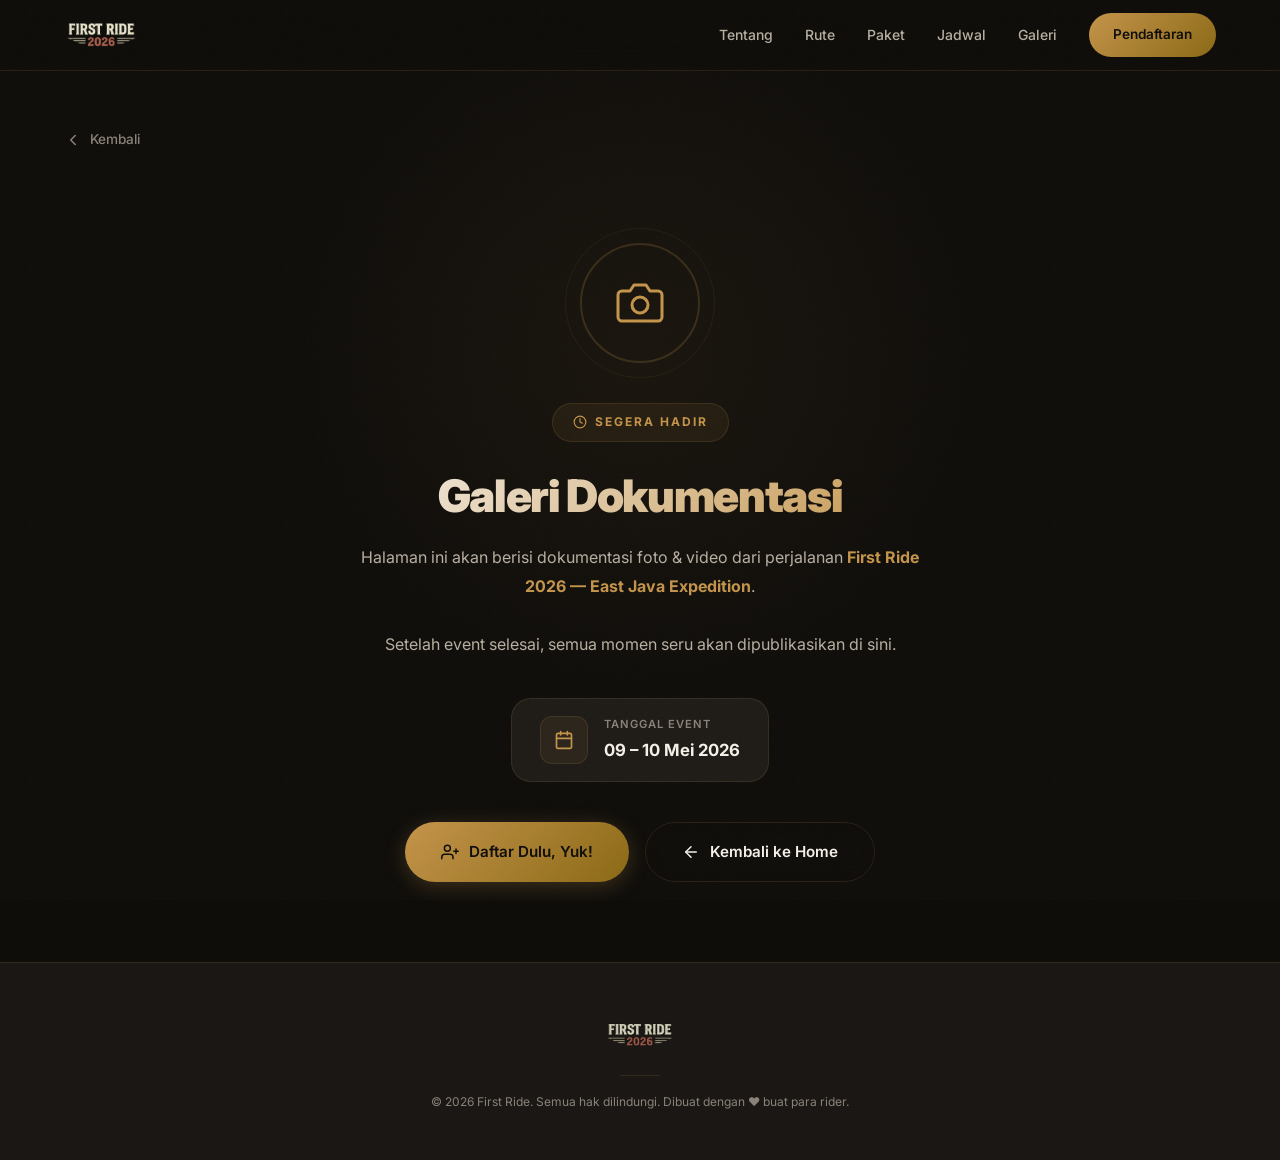
==== galeri.html @ 6bbe5fe1 "first commit" ====
<!DOCTYPE html>
<html lang="id">

<head>
  <meta charset="UTF-8">
  <meta name="viewport" content="width=device-width, initial-scale=1.0">
  <title>Galeri — FIRST RIDE 2026</title>
  <meta name="description"
    content="Galeri dokumentasi First Ride 2026 – Royal Enfield East Java Expedition. Foto dan video perjalanan touring motor premium dari Surabaya ke kaki Gunung Semeru.">
  <meta name="theme-color" content="#0F0D0A">
  <link rel="preconnect" href="https://fonts.googleapis.com">
  <link rel="preconnect" href="https://fonts.gstatic.com" crossorigin>
  <link href="https://fonts.googleapis.com/css2?family=Inter:wght@300;400;500;600;700;800;900&display=swap"
    rel="stylesheet">
  <link rel="stylesheet" href="style.css">
</head>

<body>

  <!-- Grain Overlay -->
  <div class="grain-overlay"></div>

  <!-- ==================== NAVBAR ==================== -->
  <nav class="navbar scrolled" id="navbar">
    <div class="container">
      <a href="index.html" class="nav-logo">
        <img src="assets/images/firstride.png" alt="First Ride 2026 Logo">
      </a>
      <div class="nav-links" id="navLinks">
        <a href="index.html#about">Tentang</a>
        <a href="index.html#route">Rute</a>
        <a href="index.html#pricing">Paket</a>
        <a href="index.html#rundown">Jadwal</a>
        <a href="galeri.html">Galeri</a>
        <a href="register.html" class="nav-cta">Pendaftaran</a>
      </div>
      <div class="nav-toggle" id="navToggle">
        <span></span>
        <span></span>
        <span></span>
      </div>
    </div>
  </nav>

  <!-- ==================== GALLERY COMING SOON ==================== -->
  <section class="gallery-page" id="galleryPage">
    <div class="container">

      <!-- Back Button -->
      <a href="index.html" class="register-back" id="backBtn">
        <svg viewBox="0 0 24 24" width="18" height="18" fill="none" stroke="currentColor" stroke-width="2"
          stroke-linecap="round" stroke-linejoin="round">
          <polyline points="15 18 9 12 15 6" />
        </svg>
        Kembali
      </a>

      <!-- Coming Soon Content -->
      <div class="gallery-coming-soon">
        <!-- Floating particles -->
        <div class="gallery-particles">
          <div class="g-particle" style="--delay: 0s; --x: 20%; --y: 30%;"></div>
          <div class="g-particle" style="--delay: 1.2s; --x: 75%; --y: 20%;"></div>
          <div class="g-particle" style="--delay: 2.4s; --x: 40%; --y: 70%;"></div>
          <div class="g-particle" style="--delay: 0.6s; --x: 85%; --y: 60%;"></div>
          <div class="g-particle" style="--delay: 1.8s; --x: 15%; --y: 80%;"></div>
          <div class="g-particle" style="--delay: 3s; --x: 60%; --y: 15%;"></div>
        </div>

        <!-- Main Icon -->
        <div class="gallery-icon-wrapper">
          <div class="gallery-icon-ring"></div>
          <div class="gallery-icon-ring gallery-icon-ring--outer"></div>
          <div class="gallery-icon">
            <svg viewBox="0 0 24 24" width="48" height="48" fill="none" stroke="currentColor" stroke-width="1.5"
              stroke-linecap="round" stroke-linejoin="round">
              <path d="M23 19a2 2 0 0 1-2 2H3a2 2 0 0 1-2-2V8a2 2 0 0 1 2-2h4l2-3h6l2 3h4a2 2 0 0 1 2 2z" />
              <circle cx="12" cy="13" r="4" />
            </svg>
          </div>
        </div>

        <div class="gallery-cs-label">
          <svg viewBox="0 0 24 24" width="14" height="14" fill="none" stroke="currentColor" stroke-width="2"
            stroke-linecap="round" stroke-linejoin="round">
            <circle cx="12" cy="12" r="10" />
            <polyline points="12 6 12 12 16 14" />
          </svg>
          Segera Hadir
        </div>

        <h1 class="gallery-cs-title">Galeri Dokumentasi</h1>
        <p class="gallery-cs-desc">
          Halaman ini akan berisi dokumentasi foto & video dari perjalanan
          <strong>First Ride 2026 — East Java Expedition</strong>.
          <br><br>
          Setelah event selesai, semua momen seru akan dipublikasikan di sini.
        </p>

        <!-- Event Date Reminder -->
        <div class="gallery-cs-date">
          <div class="cs-date-icon">
            <svg viewBox="0 0 24 24" width="20" height="20" fill="none" stroke="currentColor" stroke-width="2"
              stroke-linecap="round" stroke-linejoin="round">
              <rect x="3" y="4" width="18" height="18" rx="2" ry="2" />
              <line x1="16" y1="2" x2="16" y2="6" />
              <line x1="8" y1="2" x2="8" y2="6" />
              <line x1="3" y1="10" x2="21" y2="10" />
            </svg>
          </div>
          <div class="cs-date-text">
            <span class="cs-date-label">Tanggal Event</span>
            <span class="cs-date-value">09 – 10 Mei 2026</span>
          </div>
        </div>

        <!-- CTA -->
        <div class="gallery-cs-cta">
          <a href="register.html" class="btn btn-primary">
            <svg viewBox="0 0 24 24" width="18" height="18" fill="none" stroke="currentColor" stroke-width="2"
              stroke-linecap="round" stroke-linejoin="round">
              <path d="M16 21v-2a4 4 0 0 0-4-4H5a4 4 0 0 0-4 4v2" />
              <circle cx="8.5" cy="7" r="4" />
              <line x1="20" y1="8" x2="20" y2="14" />
              <line x1="23" y1="11" x2="17" y2="11" />
            </svg>
            Daftar Dulu, Yuk!
          </a>
          <a href="index.html" class="btn btn-outline">
            <svg viewBox="0 0 24 24" width="18" height="18" fill="none" stroke="currentColor" stroke-width="2"
              stroke-linecap="round" stroke-linejoin="round">
              <line x1="19" y1="12" x2="5" y2="12" />
              <polyline points="12 19 5 12 12 5" />
            </svg>
            Kembali ke Home
          </a>
        </div>
      </div>

    </div>
  </section>

  <!-- ==================== FOOTER ==================== -->
  <footer class="footer">
    <div class="container">
      <div class="footer-content">
        <div class="footer-logo">
          <img src="assets/images/firstride.png" alt="First Ride 2026 Logo">
        </div>
        <div class="footer-divider"></div>
        <div class="footer-copy">© 2026 First Ride. Semua hak dilindungi. Dibuat dengan ♥ buat para rider.</div>
      </div>
    </div>
  </footer>

  <script>
    // Navbar toggle for mobile
    const navToggle = document.getElementById('navToggle');
    const navLinks = document.getElementById('navLinks');
    if (navToggle && navLinks) {
      navToggle.addEventListener('click', () => {
        navLinks.classList.toggle('active');
        navToggle.classList.toggle('active');
      });
      // Close on link click
      navLinks.querySelectorAll('a').forEach(link => {
        link.addEventListener('click', () => {
          navLinks.classList.remove('active');
          navToggle.classList.remove('active');
        });
      });
    }

    // Entrance animations
    window.addEventListener('DOMContentLoaded', () => {
      const backBtn = document.getElementById('backBtn');
      if (backBtn) {
        setTimeout(() => backBtn.classList.add('visible'), 200);
      }

      // Animate coming soon elements
      const elements = document.querySelectorAll('.gallery-icon-wrapper, .gallery-cs-label, .gallery-cs-title, .gallery-cs-desc, .gallery-cs-date, .gallery-cs-cta');
      elements.forEach((el, i) => {
        setTimeout(() => el.classList.add('visible'), 300 + (i * 150));
      });
    });
  </script>

</body>

</html>
---- style.css ----
/* ============================================
   FIRST RIDE 2026 – Premium Landing Page
   Design System & Styles
   ============================================ */

/* ---------- CSS Custom Properties ---------- */
:root {
  /* Earth Tone Palette */
  --color-primary: #8B6914;
  --color-primary-light: #B8941F;
  --color-primary-dark: #6B4F0E;
  --color-accent: #C4944A;
  --color-accent-light: #D4A85C;
  --color-warm: #A67C52;

  /* Neutrals */
  --color-bg: #0F0D0A;
  --color-bg-elevated: #1A1714;
  --color-bg-card: #1E1B17;
  --color-bg-card-hover: #252219;
  --color-surface: #2A2520;
  --color-border: rgba(196, 148, 74, 0.15);
  --color-border-hover: rgba(196, 148, 74, 0.35);

  /* Text */
  --color-text: #F5F0E8;
  --color-text-secondary: #B8AFA2;
  --color-text-muted: #8A8279;
  --color-text-accent: #D4A85C;

  /* Sizing */
  --max-width: 1200px;
  --section-padding: clamp(60px, 10vw, 120px);
  --card-radius: 16px;
  --radius-sm: 8px;
  --radius-md: 12px;
  --radius-lg: 20px;
  --radius-xl: 28px;

  /* Shadows */
  --shadow-sm: 0 2px 8px rgba(0, 0, 0, 0.15);
  --shadow-md: 0 8px 32px rgba(0, 0, 0, 0.25);
  --shadow-lg: 0 16px 64px rgba(0, 0, 0, 0.35);
  --shadow-glow: 0 0 40px rgba(196, 148, 74, 0.15);

  /* Transitions */
  --transition-fast: 0.2s cubic-bezier(0.4, 0, 0.2, 1);
  --transition-base: 0.3s cubic-bezier(0.4, 0, 0.2, 1);
  --transition-smooth: 0.5s cubic-bezier(0.4, 0, 0.2, 1);
  --transition-slow: 0.8s cubic-bezier(0.16, 1, 0.3, 1);
}

/* ---------- Reset & Base ---------- */
*,
*::before,
*::after {
  margin: 0;
  padding: 0;
  box-sizing: border-box;
}

html {
  scroll-behavior: smooth;
  font-size: 16px;
  -webkit-font-smoothing: antialiased;
  -moz-osx-font-smoothing: grayscale;
  overflow-x: hidden;
}

body {
  font-family: 'Inter', -apple-system, BlinkMacSystemFont, sans-serif;
  background-color: var(--color-bg);
  color: var(--color-text);
  line-height: 1.7;
  overflow-x: hidden;
  width: 100%;
  position: relative;
}

img {
  max-width: 100%;
  height: auto;
  display: block;
}

a {
  text-decoration: none;
  color: inherit;
}

ul {
  list-style: none;
}

/* ---------- Typography ---------- */
h1,
h2,
h3,
h4,
h5,
h6 {
  font-family: 'Inter', sans-serif;
  font-weight: 700;
  line-height: 1.2;
  color: var(--color-text);
}

.section-label {
  display: inline-flex;
  align-items: center;
  gap: 8px;
  font-size: 0.75rem;
  font-weight: 600;
  letter-spacing: 3px;
  text-transform: uppercase;
  color: var(--color-accent);
  margin-bottom: 16px;
  padding: 6px 16px;
  border: 1px solid var(--color-border);
  border-radius: 100px;
  background: rgba(196, 148, 74, 0.06);
}

.section-label svg {
  stroke: var(--color-accent);
  flex-shrink: 0;
}

.section-title {
  font-size: clamp(1.8rem, 4vw, 3rem);
  font-weight: 800;
  margin-bottom: 16px;
  letter-spacing: -0.02em;
}

.section-subtitle {
  font-size: clamp(0.95rem, 1.5vw, 1.1rem);
  color: var(--color-text-secondary);
  max-width: 600px;
  line-height: 1.8;
}

/* ---------- Layout Utilities ---------- */
.container {
  width: 100%;
  max-width: var(--max-width);
  margin: 0 auto;
  padding: 0 24px;
  box-sizing: border-box;
}

@media (max-width: 480px) {
  .container {
    padding: 0 16px;
    max-width: 100% !important;
    width: 100% !important;
    overflow-x: hidden;
  }
}

.section {
  padding: var(--section-padding) 0;
  position: relative;
}

.section-header {
  text-align: center;
  margin-bottom: clamp(40px, 6vw, 72px);
}

.section-header .section-subtitle {
  margin: 0 auto;
}

/* ---------- Scroll Reveal Animations ---------- */
.reveal {
  opacity: 0;
  transform: translateY(40px);
  transition: opacity 0.7s cubic-bezier(0.16, 1, 0.3, 1),
    transform 0.7s cubic-bezier(0.16, 1, 0.3, 1);
}

.reveal.active {
  opacity: 1;
  transform: translateY(0);
}

.reveal-left {
  opacity: 0;
  transform: translateX(-40px);
  transition: opacity 0.7s cubic-bezier(0.16, 1, 0.3, 1),
    transform 0.7s cubic-bezier(0.16, 1, 0.3, 1);
}

.reveal-left.active {
  opacity: 1;
  transform: translateX(0);
}

.reveal-right {
  opacity: 0;
  transform: translateX(40px);
  transition: opacity 0.7s cubic-bezier(0.16, 1, 0.3, 1),
    transform 0.7s cubic-bezier(0.16, 1, 0.3, 1);
}

.reveal-right.active {
  opacity: 1;
  transform: translateX(0);
}

.reveal-scale {
  opacity: 0;
  transform: scale(0.92);
  transition: opacity 0.7s cubic-bezier(0.16, 1, 0.3, 1),
    transform 0.7s cubic-bezier(0.16, 1, 0.3, 1);
}

.reveal-scale.active {
  opacity: 1;
  transform: scale(1);
}

/* Stagger children */
.stagger-children>* {
  transition-delay: calc(var(--child-index, 0) * 0.08s);
}

/* ==========================================
   NAVBAR
   ========================================== */
.navbar {
  position: fixed;
  top: 0;
  left: 0;
  width: 100%;
  z-index: 1000;
  padding: 16px 0;
  transition: all var(--transition-base);
  background: transparent;
}

.navbar.scrolled {
  background: rgba(15, 13, 10, 0.85);
  backdrop-filter: blur(20px) saturate(180%);
  -webkit-backdrop-filter: blur(20px) saturate(180%);
  border-bottom: 1px solid var(--color-border);
  padding: 10px 0;
}

.navbar .container {
  display: flex;
  align-items: center;
  justify-content: space-between;
}

.nav-logo {
  display: flex;
  align-items: center;
}

.nav-logo img {
  height: clamp(50px, 4vw, 50px);
  width: auto;
  transition: transform var(--transition-fast);
}

.nav-logo:hover img {
  transform: scale(1.05);
}

.nav-links {
  display: flex;
  align-items: center;
  gap: 32px;
}

.nav-links a {
  font-size: 0.875rem;
  font-weight: 500;
  color: var(--color-text-secondary);
  transition: color var(--transition-fast);
  position: relative;
}

.nav-links a::after {
  content: '';
  position: absolute;
  bottom: -4px;
  left: 0;
  width: 0;
  height: 2px;
  background: var(--color-accent);
  transition: width var(--transition-base);
  border-radius: 2px;
}

.nav-links a:hover {
  color: var(--color-text);
}

.nav-links a:hover::after {
  width: 100%;
}

.nav-cta {
  padding: 10px 24px !important;
  background: linear-gradient(135deg, var(--color-accent), var(--color-primary)) !important;
  color: var(--color-bg) !important;
  border-radius: 100px !important;
  font-weight: 600 !important;
  font-size: 0.85rem !important;
  transition: transform var(--transition-fast), box-shadow var(--transition-fast) !important;
}

.nav-cta::after {
  display: none !important;
}

.nav-cta:hover {
  transform: translateY(-2px);
  box-shadow: 0 8px 24px rgba(196, 148, 74, 0.3);
}

/* Mobile Menu Toggle */
.nav-toggle {
  display: none;
  flex-direction: column;
  gap: 5px;
  cursor: pointer;
  padding: 8px;
  z-index: 1001;
}

.nav-toggle span {
  display: block;
  width: 24px;
  height: 2px;
  background: var(--color-text);
  border-radius: 2px;
  transition: all var(--transition-base);
}

.nav-toggle.active span:nth-child(1) {
  transform: rotate(45deg) translate(5px, 5px);
}

.nav-toggle.active span:nth-child(2) {
  opacity: 0;
}

.nav-toggle.active span:nth-child(3) {
  transform: rotate(-45deg) translate(5px, -5px);
}

/* Mobile Navigation */
@media (max-width: 768px) {
  .nav-toggle {
    display: flex;
  }

  .nav-links {
    position: fixed;
    top: 0;
    right: -100%;
    width: 75%;
    max-width: 320px;
    height: 100vh;
    background: rgba(15, 13, 10, 0.98);
    backdrop-filter: blur(20px);
    flex-direction: column;
    justify-content: center;
    gap: 28px;
    padding: 60px 40px;
    transition: right var(--transition-smooth);
    border-left: 1px solid var(--color-border);
  }

  .nav-links.active {
    right: 0;
  }

  .nav-links a {
    font-size: 1.1rem;
  }
}

/* ==========================================
   HERO SECTION
   ========================================== */
.hero {
  position: relative;
  min-height: 100vh;
  display: flex;
  align-items: center;
  justify-content: center;
  overflow: hidden;
}

.hero-bg {
  position: absolute;
  inset: 0;
  z-index: 0;
}

.hero-bg img {
  width: 100%;
  height: 100%;
  object-fit: cover;
  transform: scale(1);
  transition: transform 10s ease;
}

.hero-bg::after {
  content: '';
  position: absolute;
  inset: 0;
  background: linear-gradient(180deg,
      rgba(15, 13, 10, 0.5) 0%,
      rgba(15, 13, 10, 0.5) 50%,
      rgba(15, 13, 10, 0.8) 80%,
      rgba(15, 13, 10, 1) 100%);
  z-index: 1;
}

.hero-content {
  position: relative;
  z-index: 2;
  text-align: center;
  padding: 0 24px;
  max-width: 900px;
}

.hero-logo-container {
  position: relative;
  width: 100%;
  max-width: 520px;
  margin: 0 auto 32px;
  z-index: 2;
}

.hero-logo-container::before {
  content: '';
  position: absolute;
  top: 50%;
  left: 50%;
  transform: translate(-50%, -50%);
  width: 15rem;
  height: 15rem;
  background: radial-gradient(circle, rgba(196, 148, 74, 0.25) 0%, transparent 70%);
  filter: blur(40px);
  z-index: -1;
  border-radius: 50%;
  pointer-events: none;
}

.hero-logo {
  width: 100%;
  max-width: clamp(280px, 60vw, 520px);
  height: auto;
  margin: 0 auto;
  /* Multi-layered shadow for premium depth */
  filter: drop-shadow(0 10px 15px rgba(0, 0, 0, 0.4)) drop-shadow(0 4px 6px rgba(0, 0, 0, 0.2)) drop-shadow(0 0 20px rgba(196, 148, 74, 0.15));
  animation: fadeInUp 0.8s ease 0.2s both;
}

.hero-text-content {
  text-align: center;
  margin-bottom: 48px;
  position: relative;
  z-index: 2;
}

.hero-title {
  font-size: clamp(2.5rem, 8vw, 4.5rem);
  font-weight: 900;
  color: #fff;
  line-height: 1.1;
  letter-spacing: -2px;
  text-transform: capitalize;
  margin-bottom: 16px;
  animation: fadeInUp 0.8s ease 0.4s both;
  text-shadow: 0 4px 12px rgba(0, 0, 0, 0.5);
}

.hero-subtitle {
  font-size: clamp(1.1rem, 3vw, 1.5rem);
  font-weight: 500;
  color: var(--color-accent);
  opacity: 0.9;
  letter-spacing: 4px;
  text-transform: uppercase;
  animation: fadeInUp 0.8s ease 0.6s both;
}

/* Hero Mission Dashboard (HUD Style) */
.hero-dashboard {
  display: flex;
  flex-direction: column;
  align-items: center;
  gap: 24px;
  margin-bottom: 56px;
  position: relative;
  z-index: 2;
  animation: fadeInUp 0.8s ease 0.8s both;
}

/* Floating Gauge (Countdown) */
.dashboard-gauge {
  position: relative;
  padding: 18px 40px;
  background: rgba(196, 148, 74, 0.05);
  border: 1px solid rgba(196, 148, 74, 0.15);
  border-radius: var(--radius-md);
  backdrop-filter: blur(12px);
  -webkit-backdrop-filter: blur(12px);
  display: flex;
  flex-direction: column;
  align-items: center;
  transition: all var(--transition-base);
  margin-top: 10px;
}

/* Corner HUD Accents */
.dashboard-gauge::before,
.dashboard-gauge::after {
  content: '';
  position: absolute;
  width: 12px;
  height: 12px;
  border-color: var(--color-accent);
  border-style: solid;
  opacity: 0.6;
}

.dashboard-gauge::before {
  top: -2px;
  left: -2px;
  border-width: 2px 0 0 2px;
}

.dashboard-gauge::after {
  bottom: -2px;
  right: -2px;
  border-width: 0 2px 2px 0;
}

.dashboard-gauge:hover {
  background: rgba(196, 148, 74, 0.1);
  border-color: rgba(196, 148, 74, 0.4);
  transform: translateY(-2px);
}

.gauge-header {
  font-family: 'Courier New', Courier, monospace;
  font-size: 0.65rem;
  font-weight: 700;
  letter-spacing: 2px;
  color: var(--color-text-muted);
  margin-bottom: 8px;
  text-transform: uppercase;
}

.gauge-body {
  display: flex;
  align-items: center;
  gap: 12px;
  font-size: 2.2rem;
  font-weight: 900;
  color: var(--color-accent);
  line-height: 1;
}

.gauge-bracket {
  color: rgba(196, 148, 74, 0.4);
  font-weight: 300;
  font-family: serif;
}

.gauge-value {
  letter-spacing: -1px;
}

.gauge-glow {
  position: absolute;
  inset: 0;
  border-radius: inherit;
  box-shadow: 0 0 20px rgba(196, 148, 74, 0.2);
  animation: pulseGlow 3s infinite ease-in-out;
  pointer-events: none;
}

@keyframes pulseGlow {

  0%,
  100% {
    opacity: 0.3;
    transform: scale(1);
  }

  50% {
    opacity: 0.7;
    transform: scale(1.02);
  }
}

/* Base Info Bar */
.dashboard-info {
  display: flex;
  align-items: center;
  background: rgba(30, 27, 23, 0.5);
  backdrop-filter: blur(20px);
  -webkit-backdrop-filter: blur(20px);
  border: 1px solid rgba(255, 255, 255, 0.05);
  border-radius: 100px;
  padding: 10px 40px;
  gap: 32px;
  box-shadow: 0 10px 30px rgba(0, 0, 0, 0.3);
  animation: floatInfo 4s ease-in-out infinite;
}

@keyframes floatInfo {

  0%,
  100% {
    transform: translateY(0);
  }

  50% {
    transform: translateY(-8px);
  }
}

.info-segment {
  display: flex;
  flex-direction: column;
  gap: 4px;
}

.info-label {
  font-family: 'Courier New', Courier, monospace;
  font-size: 0.6rem;
  font-weight: 600;
  color: var(--color-text-muted);
  letter-spacing: 1.5px;
  text-transform: uppercase;
}

.info-content {
  display: flex;
  align-items: center;
  gap: 8px;
  font-size: 0.85rem;
  font-weight: 600;
  color: var(--color-text);
}

.info-content svg {
  width: 14px;
  height: 14px;
  color: var(--color-accent);
  opacity: 0.8;
}

.info-divider {
  width: 1px;
  height: 24px;
  background: rgba(255, 255, 255, 0.1);
}

.text-nowrap {
  white-space: nowrap;
}

/* CTA Buttons */
.hero-cta {
  display: flex;
  justify-content: center;
  gap: 16px;
  animation: fadeInUp 0.8s ease 0.8s both;
  flex-wrap: wrap;
}

.btn {
  display: inline-flex;
  align-items: center;
  gap: 10px;
  padding: 16px 36px;
  border-radius: 100px;
  font-size: 0.95rem;
  font-weight: 600;
  cursor: pointer;
  border: none;
  transition: all var(--transition-base);
  text-decoration: none;
  font-family: 'Inter', sans-serif;
}

.btn-primary {
  background: linear-gradient(135deg, var(--color-accent), var(--color-primary));
  color: var(--color-bg);
  box-shadow: 0 4px 20px rgba(196, 148, 74, 0.25);
  position: relative;
  overflow: hidden;
}

.btn-primary::after {
  content: '';
  position: absolute;
  top: 0;
  left: -100%;
  width: 50%;
  height: 100%;
  background: linear-gradient(90deg, transparent, rgba(255, 255, 255, 0.4), transparent);
  transform: skewX(-20deg);
  animation: shineHover 3s infinite;
}

@keyframes shineHover {
  0% {
    left: -100%;
  }

  20% {
    left: 200%;
  }

  100% {
    left: 200%;
  }
}

.btn-primary:hover {
  transform: translateY(-3px);
  box-shadow: 0 8px 32px rgba(196, 148, 74, 0.5), 0 0 15px var(--color-accent);
}

.btn-outline {
  background: transparent;
  color: var(--color-text);
  border: 1px solid var(--color-border);
  backdrop-filter: blur(8px);
}

.btn-outline:hover {
  border-color: var(--color-accent);
  color: var(--color-accent);
  transform: translateY(-3px);
}

.btn svg {
  width: 18px;
  height: 18px;
}

/* Scroll Indicator */
.hero-scroll {
  position: absolute;
  bottom: 20px;
  /* Diturunkan sedikit agar tidak menempel tombol */
  left: 0;
  right: 0;
  margin: 0 auto;
  width: fit-content;
  z-index: 2;
  display: flex;
  flex-direction: column;
  align-items: center;
  gap: 8px;
  animation: fadeInUp 1s ease 1.2s both;
}

.hero-scroll span {
  font-size: 0.7rem;
  letter-spacing: 2px;
  text-transform: uppercase;
  color: var(--color-text-muted);
}

.scroll-line {
  width: 1px;
  height: 40px;
  background: linear-gradient(180deg, var(--color-accent), transparent);
  position: relative;
  overflow: hidden;
}

.scroll-line::after {
  content: '';
  position: absolute;
  top: -100%;
  width: 100%;
  height: 60%;
  background: var(--color-accent);
  animation: scrollDown 2s infinite;
}

@keyframes scrollDown {
  0% {
    top: -60%;
  }

  100% {
    top: 100%;
  }
}

@keyframes fadeInDown {
  from {
    opacity: 0;
    transform: translateY(-20px);
  }

  to {
    opacity: 1;
    transform: translateY(0);
  }
}

@keyframes fadeInUp {
  from {
    opacity: 0;
    transform: translateY(30px);
  }

  to {
    opacity: 1;
    transform: translateY(0);
  }
}

/* ==========================================
   ABOUT SECTION
   ========================================== */
.about {
  background: var(--color-bg);
  position: relative;
}

.about-grid {
  display: grid;
  grid-template-columns: 1fr 1fr;
  gap: 64px;
  align-items: center;
}

.about-image {
  position: relative;
  border-radius: var(--radius-lg);
  overflow: hidden;
  aspect-ratio: 4/3;
}

.about-image img {
  width: 100%;
  height: 100%;
  object-fit: cover;
  transition: transform var(--transition-slow);
}

.about-image:hover img {
  transform: scale(1.05);
}

.about-image::before {
  content: '';
  position: absolute;
  inset: 0;
  border: 1px solid var(--color-border);
  border-radius: var(--radius-lg);
  z-index: 1;
  pointer-events: none;
}

.about-content .section-label {
  margin-bottom: 16px;
}

.about-content .section-title {
  text-align: left;
  margin-bottom: 20px;
}

.about-text {
  font-size: 1rem;
  color: var(--color-text-secondary);
  line-height: 1.9;
  margin-bottom: 32px;
}

.about-stats {
  display: grid;
  grid-template-columns: repeat(2, 1fr);
  gap: 24px;
  margin-top: 50px;
}

.stat-item {
  text-align: left;
  padding: 32px;
  background: linear-gradient(145deg, #1f1a14, #15120e);
  border-radius: var(--radius-xl);
  border: 1px solid rgba(196, 148, 74, 0.1);
  box-shadow: 0 15px 35px rgba(0, 0, 0, 0.4);
  transition: all 0.4s cubic-bezier(0.165, 0.84, 0.44, 1);
  display: flex;
  flex-direction: row;
  align-items: center;
  gap: 24px;
  position: relative;
  overflow: hidden;
}

.stat-item::after {
  content: '';
  position: absolute;
  top: 0;
  left: 0;
  width: 100%;
  height: 100%;
  background: radial-gradient(circle at top right, rgba(196, 148, 74, 0.05), transparent 70%);
  pointer-events: none;
}

.stat-item:hover {
  transform: translateY(-8px);
  border-color: rgba(196, 148, 74, 0.3);
  box-shadow: 0 25px 50px rgba(0, 0, 0, 0.5), 0 0 20px rgba(196, 148, 74, 0.1);
  background: linear-gradient(145deg, #241e17, #181410);
}

.stat-icon {
  width: 64px;
  height: 64px;
  flex-shrink: 0;
  border-radius: 16px;
  background: rgba(196, 148, 74, 0.1);
  display: flex;
  align-items: center;
  justify-content: center;
  color: var(--color-accent);
  border: 1px solid rgba(196, 148, 74, 0.15);
  transition: all 0.3s ease;
  padding: 14px;
}

.stat-item:hover .stat-icon {
  background: var(--color-accent);
  color: var(--color-bg);
  transform: scale(1.05) rotate(-3deg);
  box-shadow: 0 0 15px rgba(196, 148, 74, 0.3);
}

.stat-content {
  display: flex;
  flex-direction: column;
  gap: 15px;
}

.stat-value {
  font-size: 2.75rem;
  font-weight: 800;
  color: #ffffff;
  line-height: 1;
  letter-spacing: -1px;
}

.stat-value span {
  font-size: 1rem;
  font-weight: 600;
  color: var(--color-accent);
  text-transform: uppercase;
  letter-spacing: 2px;
  margin-left: 8px;
}

.stat-desc {
  font-size: 0.9rem;
  color: rgba(255, 255, 255, 0.7);
  line-height: 1.4;
  font-weight: 400;
  max-width: 100%;
}

@media (max-width: 1200px) {
  .stat-item {
    padding: 24px;
    gap: 16px;
  }

  .stat-value {
    font-size: 2.25rem;
  }
}

@media (max-width: 768px) {
  .about-grid {
    grid-template-columns: 1fr;
    gap: 36px;
  }

  .about-content .section-title {
    text-align: center;
  }

  .about-content {
    text-align: center;
  }

  .about-content .section-subtitle {
    margin: 0 auto 20px;
  }

  .about-stats {
    grid-template-columns: repeat(2, 1fr);
    gap: 12px;
    margin-top: 32px;
  }

  .stat-item {
    flex-direction: column;
    padding: 24px 12px;
    text-align: center;
    align-items: center;
    gap: 16px;
  }

  .stat-content {
    align-items: center;
  }

  .stat-value {
    font-size: 1.6rem;
    display: flex;
    flex-direction: column;
    align-items: center;
    gap: 4px;
  }

  .stat-value span {
    font-size: 0.75rem;
    margin-left: 0;
  }

  .stat-desc {
    font-size: 0.75rem;
    line-height: 1.3;
  }
}

/* ==========================================
   ROUTE & DESTINATION
   ========================================== */
.route {
  background: var(--color-bg-elevated);
  position: relative;
}

.route::before {
  content: '';
  position: absolute;
  top: 0;
  left: 0;
  right: 0;
  height: 1px;
  background: linear-gradient(90deg, transparent, var(--color-border), transparent);
}

/* Route Map Internal Visual */
.route-map-visual {
  position: relative;
  width: 100%;
  aspect-ratio: 21/9;
  border-radius: calc(var(--radius-xl) - 8px);
  overflow: hidden;
}

.actual-map-img {
  width: 100%;
  height: 100%;
  object-fit: cover;
  transition: transform var(--transition-slow);
}

.route-overlay-fade {
  position: absolute;
  inset: 0;
  background: linear-gradient(to top, rgba(15, 13, 10, 0.95) 0%, rgba(15, 13, 10, 0.2) 50%, transparent 100%);
  z-index: 1;
  pointer-events: none;
}

.route-map-card:hover .actual-map-img {
  transform: scale(1.05);
}

@media (max-width: 768px) {
  .route-map-visual {
    aspect-ratio: 4/3;
  }
}

/* Custom Map Link Card */
.route-map-link {
  display: block;
  text-decoration: none;
  margin-bottom: 64px;
}

.route-map-card {
  position: relative;
  background: var(--color-bg-card);
  border: 1px solid var(--color-border);
  border-radius: var(--radius-xl);
  padding: 8px;
  overflow: hidden;
  transition: all var(--transition-smooth);
}

.route-map-card:hover {
  transform: translateY(-5px) scale(1.01);
  border-color: var(--color-accent);
  box-shadow: 0 20px 40px rgba(0, 0, 0, 0.4), 0 0 30px rgba(196, 148, 74, 0.15);
}

.route-map-bg {
  position: absolute;
  inset: 0;
  background-image:
    radial-gradient(circle at 50% 50%, rgba(196, 148, 74, 0.05) 0%, transparent 60%),
    linear-gradient(rgba(255, 255, 255, 0.03) 1px, transparent 1px),
    linear-gradient(90deg, rgba(255, 255, 255, 0.03) 1px, transparent 1px);
  background-size: 100% 100%, 40px 40px, 40px 40px;
  z-index: 0;
  opacity: 0.5;
  transition: opacity var(--transition-base);
}

.route-map-card:hover .route-map-bg {
  opacity: 0.8;
  animation: bgPan 20s linear infinite;
}

@keyframes bgPan {
  from {
    background-position: 0 0, 0 0, 0 0;
  }

  to {
    background-position: 0 0, 40px 40px, 40px 40px;
  }
}

.route-map-cta {
  position: absolute;
  bottom: 24px;
  right: 32px;
  display: flex;
  align-items: center;
  gap: 8px;
  background: rgba(15, 13, 10, 0.8);
  backdrop-filter: blur(8px);
  padding: 10px 20px;
  border-radius: 100px;
  border: 1px solid var(--color-border);
  font-size: 0.85rem;
  font-weight: 600;
  color: var(--color-text);
  z-index: 2;
  transition: all var(--transition-base);
}

.route-map-cta svg {
  color: var(--color-accent);
  transition: color var(--transition-base);
}

.route-map-card:hover .route-map-cta {
  background: var(--color-accent);
  color: var(--color-bg);
  border-color: var(--color-accent);
}

.route-map-card:hover .route-map-cta svg {
  color: var(--color-bg);
}

@media (max-width: 768px) {
  .route-map-card {
    padding: 6px;
  }

  .route-map-cta {
    right: 50%;
    transform: translateX(50%);
    bottom: 16px;
    width: max-content;
  }
}

/* Destination Cards */
.destination-grid {
  display: grid;
  grid-template-columns: repeat(3, 1fr);
  gap: 24px;
}

.destination-card {
  background: var(--color-bg-card);
  border-radius: var(--radius-lg);
  overflow: hidden;
  border: 1px solid var(--color-border);
  transition: all var(--transition-base);
  cursor: default;
}

.destination-card:hover {
  transform: translateY(-8px);
  border-color: var(--color-accent);
  box-shadow: 0 20px 40px rgba(0, 0, 0, 0.4), 0 0 20px rgba(196, 148, 74, 0.2);
}

.destination-card-img {
  aspect-ratio: 16/10;
  overflow: hidden;
  position: relative;
}

.destination-card-img::after {
  content: '';
  position: absolute;
  inset: 0;
  background: linear-gradient(to top, rgba(0, 0, 0, 0.5), transparent);
  opacity: 0;
  transition: opacity var(--transition-base);
  z-index: 1;
  pointer-events: none;
}

.destination-card:hover .destination-card-img::after {
  opacity: 1;
}

.destination-card-img img {
  width: 100%;
  height: 100%;
  object-fit: cover;
  transition: transform var(--transition-smooth);
}

.destination-card:hover .destination-card-img img {
  transform: scale(1.1);
}

.destination-card-img .card-tag {
  position: absolute;
  top: 16px;
  left: 16px;
  padding: 4px 12px;
  background: rgba(15, 13, 10, 0.7);
  backdrop-filter: blur(8px);
  border-radius: 100px;
  font-size: 0.7rem;
  font-weight: 600;
  color: var(--color-accent);
  text-transform: uppercase;
  letter-spacing: 1px;
  border: 1px solid rgba(196, 148, 74, 0.2);
}

.destination-card-body {
  padding: 24px;
}

.destination-card-body h3 {
  font-size: 1.15rem;
  margin-bottom: 8px;
  font-weight: 700;
}

.destination-card-body p {
  font-size: 0.9rem;
  color: var(--color-text-secondary);
  line-height: 1.7;
}

@media (max-width: 768px) {
  .destination-grid {
    grid-template-columns: 1fr;
    gap: 20px;
  }

  .route-path {
    flex-direction: column;
    gap: 0;
  }

  .route-connector {
    width: 2px;
    height: 36px;
    top: 0;
    margin: -4px 0;
    background: linear-gradient(180deg, var(--color-accent), rgba(196, 148, 74, 0.3));
  }
}

/* ==========================================
   PRICING SECTION — Unified Card
   ========================================== */
.pricing {
  background: var(--color-bg);
  position: relative;
  overflow: hidden;
}

.pricing::before {
  content: '';
  position: absolute;
  top: 50%;
  left: 50%;
  transform: translate(-50%, -50%);
  width: 600px;
  height: 600px;
  background: radial-gradient(circle, rgba(196, 148, 74, 0.06) 0%, transparent 70%);
  pointer-events: none;
  z-index: 0;
}

/* ---------- Unified Card Container ---------- */
.pricing-unified {
  max-width: 860px;
  margin: 0 auto;
  background: linear-gradient(165deg, rgba(30, 27, 23, 0.96), rgba(22, 20, 17, 0.99));
  border-radius: var(--radius-xl);
  border: 1px solid rgba(196, 148, 74, 0.2);
  overflow: hidden;
  position: relative;
  z-index: 1;
  box-shadow: 0 16px 60px rgba(0, 0, 0, 0.4), 0 0 80px rgba(196, 148, 74, 0.04);
}

/* Subtle sheen animation */
.pricing-unified::after {
  content: '';
  position: absolute;
  top: -50%;
  left: -50%;
  width: 200%;
  height: 200%;
  background: linear-gradient(45deg, transparent 45%, rgba(196, 148, 74, 0.025) 50%, transparent 55%);
  transform: rotate(45deg);
  animation: ticketSheen 8s infinite;
  pointer-events: none;
  z-index: 0;
}

/* Badge */
.pricing-badge {
  position: absolute;
  top: 20px;
  right: 20px;
  padding: 5px 16px;
  background: linear-gradient(135deg, var(--color-accent), var(--color-primary));
  color: var(--color-bg);
  font-size: 0.68rem;
  font-weight: 700;
  letter-spacing: 1.5px;
  text-transform: uppercase;
  border-radius: 100px;
  z-index: 3;
  box-shadow: 0 4px 16px rgba(196, 148, 74, 0.35);
  animation: badgePulse 3s infinite ease-in-out;
}

@keyframes badgePulse {
  0%, 100% { box-shadow: 0 4px 16px rgba(196, 148, 74, 0.35); }
  50% { box-shadow: 0 4px 24px rgba(196, 148, 74, 0.55); }
}

/* ---------- Pricing Strip (Top Area) ---------- */
.pricing-strip {
  display: flex;
  align-items: stretch;
  position: relative;
  z-index: 1;
  padding: 48px 48px 40px;
  background: linear-gradient(180deg, rgba(42, 37, 28, 0.5) 0%, transparent 100%);
}

/* Rider (Main / Left / Bigger) */
.pricing-main {
  flex: 1.4;
  display: flex;
  flex-direction: column;
  align-items: center;
  text-align: center;
  padding-right: 32px;
}

.pricing-main-icon {
  width: 48px;
  height: 48px;
  border-radius: 50%;
  display: flex;
  align-items: center;
  justify-content: center;
  background: rgba(196, 148, 74, 0.1);
  border: 1px solid rgba(196, 148, 74, 0.2);
  color: var(--color-accent);
  margin-bottom: 12px;
}

.pricing-main-label {
  font-size: 0.75rem;
  font-weight: 700;
  letter-spacing: 2px;
  text-transform: uppercase;
  color: var(--color-accent);
  margin-bottom: 8px;
}

.pricing-main-price {
  display: flex;
  align-items: flex-start;
  justify-content: center;
  margin-bottom: 10px;
}

.pricing-main-price .currency {
  font-size: 1.5rem;
  font-weight: 700;
  color: var(--color-accent);
  margin-top: 10px;
  margin-right: 4px;
  opacity: 0.9;
}

.pricing-main-price .amount {
  font-size: 4.8rem;
  font-weight: 900;
  letter-spacing: -0.03em;
  line-height: 1;
  background: linear-gradient(180deg, #FFFFFF 20%, var(--color-accent-light) 100%);
  -webkit-background-clip: text;
  -webkit-text-fill-color: transparent;
  background-clip: text;
}

.pricing-main-note {
  font-size: 0.82rem;
  color: var(--color-text-muted);
  line-height: 1.5;
}

/* Vertical Divider */
.pricing-strip-divider {
  width: 1px;
  background: linear-gradient(180deg, transparent, rgba(196, 148, 74, 0.25), transparent);
  margin: 8px 0;
  flex-shrink: 0;
}

/* Boncenger (Secondary / Right / Smaller) */
.pricing-secondary {
  flex: 1;
  display: flex;
  flex-direction: column;
  align-items: center;
  justify-content: center;
  text-align: center;
  padding-left: 32px;
  opacity: 0.75;
  transition: opacity var(--transition-base);
}

.pricing-secondary:hover {
  opacity: 1;
}

.pricing-secondary-icon {
  width: 36px;
  height: 36px;
  border-radius: 50%;
  display: flex;
  align-items: center;
  justify-content: center;
  background: rgba(196, 148, 74, 0.06);
  border: 1px solid rgba(196, 148, 74, 0.12);
  color: var(--color-text-muted);
  margin-bottom: 10px;
}

.pricing-secondary-label {
  font-size: 0.68rem;
  font-weight: 600;
  letter-spacing: 1.5px;
  text-transform: uppercase;
  color: var(--color-text-muted);
  margin-bottom: 6px;
}

.pricing-secondary-price {
  display: flex;
  align-items: flex-start;
  justify-content: center;
  margin-bottom: 8px;
}

.pricing-secondary-price .currency {
  font-size: 1rem;
  font-weight: 600;
  color: var(--color-text-muted);
  margin-top: 6px;
  margin-right: 3px;
}

.pricing-secondary-price .amount {
  font-size: 2.8rem;
  font-weight: 800;
  letter-spacing: -0.02em;
  line-height: 1;
  color: var(--color-text-secondary);
}

.pricing-secondary-note {
  font-size: 0.75rem;
  color: var(--color-text-muted);
  line-height: 1.4;
}

/* ---------- Passenger Bar ---------- */
.pricing-passenger-bar {
  display: flex;
  justify-content: space-between;
  align-items: center;
  background: rgba(196, 148, 74, 0.08);
  border-top: 1px solid rgba(196, 148, 74, 0.15);
  border-bottom: 1px solid rgba(196, 148, 74, 0.15);
  padding: 16px 48px;
  position: relative;
  z-index: 1;
}

.passenger-label {
  font-size: 0.95rem;
  font-weight: 700;
  color: var(--color-text-secondary);
  letter-spacing: 1px;
}

.passenger-price {
  display: flex;
  align-items: baseline;
  gap: 4px;
}

.passenger-price .currency {
  font-size: 0.9rem;
  font-weight: 600;
  color: var(--color-text-muted);
}

.passenger-price .amount {
  font-size: 1.6rem;
  font-weight: 800;
  color: var(--color-text-secondary);
}

.passenger-price .note {
  font-size: 0.85rem;
  color: var(--color-text-muted);
}

/* ---------- Separator ---------- */
.pricing-separator {
  position: relative;
  text-align: center;
  padding: 0 48px;
  z-index: 1;
}

.pricing-separator::before {
  content: '';
  position: absolute;
  top: 50%;
  left: 48px;
  right: 48px;
  height: 1px;
  background: linear-gradient(90deg, transparent, rgba(196, 148, 74, 0.2), transparent);
}

.pricing-separator span {
  display: inline-block;
  position: relative;
  padding: 0 20px;
  background: rgba(26, 23, 20, 1);
  font-size: 0.72rem;
  font-weight: 700;
  letter-spacing: 2px;
  text-transform: uppercase;
  color: var(--color-accent);
}

/* ---------- Features List Compact ---------- */
.pricing-included-subtitle {
  text-align: center;
  font-size: 0.85rem;
  color: var(--color-text-muted);
  margin-top: 8px;
  margin-bottom: -16px;
  position: relative;
  z-index: 1;
}

.features-compact {
  display: grid;
  grid-template-columns: 1fr 1fr;
  gap: 16px 24px;
  padding: 40px 48px;
  list-style: none;
  margin: 0;
  position: relative;
  z-index: 1;
}

.features-compact li {
  display: flex;
  align-items: center;
  gap: 14px;
  background: rgba(196, 148, 74, 0.04);
  border: 1px solid rgba(196, 148, 74, 0.08);
  padding: 16px 20px;
  border-radius: var(--radius-md);
  transition: all var(--transition-fast);
}

.features-compact li:hover {
  background: rgba(196, 148, 74, 0.08);
  border-color: rgba(196, 148, 74, 0.15);
  transform: translateY(-2px);
}

.features-compact .feat-full {
  grid-column: 1 / -1;
}

.features-compact .feat-icon {
  width: 36px;
  height: 36px;
  min-width: 36px;
  border-radius: 50%;
  background: rgba(196, 148, 74, 0.1);
  color: var(--color-accent);
  display: flex;
  align-items: center;
  justify-content: center;
}

.features-compact .feat-icon svg {
  width: 18px;
  height: 18px;
}

.features-compact .feat-text {
  font-size: 0.95rem;
  color: var(--color-text-secondary);
  line-height: 1.4;
}

.features-compact .feat-text strong {
  display: block;
  color: var(--color-text);
  font-size: 1.05rem;
  font-weight: 700;
  margin-bottom: 2px;
}

/* ---------- Value Statement ---------- */
.pricing-value-statement {
  background: linear-gradient(135deg, rgba(196, 148, 74, 0.06), rgba(196, 148, 74, 0.1));
  border-left: 3px solid var(--color-accent);
  padding: 24px 28px;
  border-radius: var(--radius-sm);
  margin: 0 48px 32px;
  display: flex;
  align-items: flex-start;
  gap: 14px;
  position: relative;
  z-index: 1;
}

.pricing-value-statement.highlight {
  background: linear-gradient(135deg, rgba(196, 148, 74, 0.1), rgba(196, 148, 74, 0.18));
  border: 1px solid rgba(196, 148, 74, 0.4);
  box-shadow: 0 4px 24px rgba(196, 148, 74, 0.15);
}

.pricing-value-statement svg {
  color: var(--color-accent);
  flex-shrink: 0;
  margin-top: 2px;
  opacity: 0.8;
}

.pricing-value-statement p {
  font-size: 0.95rem;
  font-weight: 500;
  color: var(--color-accent-light);
  line-height: 1.7;
  font-style: italic;
}



/* ---------- Pricing CTA ---------- */
.pricing-cta {
  text-align: center;
  padding: 0 48px 48px;
  position: relative;
  z-index: 1;
}

.pricing-urgency {
  font-size: 0.85rem;
  color: var(--color-text-secondary);
  margin-bottom: 12px;
  font-weight: 500;
  letter-spacing: 0.5px;
}

.pricing-cta .btn {
  display: inline-flex;
  padding: 18px 52px;
  font-size: 1.1rem;
  font-weight: 700;
  letter-spacing: 0.5px;
}

.pricing-cta .btn:hover {
  transform: translateY(-3px) scale(1.02);
}

/* ---------- Pricing Responsive ---------- */
@media (max-width: 768px) {
  .pricing-unified {
    border-radius: var(--radius-lg);
  }

  .pricing-strip {
    padding: 40px 28px 32px;
  }

  .pricing-main {
    padding-right: 20px;
  }

  .pricing-main-price .amount {
    font-size: 3.8rem;
  }

  .pricing-main-price .currency {
    font-size: 1.2rem;
    margin-top: 8px;
  }

  .pricing-secondary {
    padding-left: 20px;
  }

  .pricing-secondary-price .amount {
    font-size: 2.2rem;
  }

  .pricing-passenger-bar {
    padding: 16px 28px;
  }

  .pricing-separator {
    padding: 0 28px;
  }

  .pricing-separator::before {
    left: 28px;
    right: 28px;
  }

  .features-compact {
    grid-template-columns: 1fr;
    gap: 16px;
    padding: 32px 28px;
  }

  .pricing-value-statement {
    margin: 0 28px 32px;
    padding: 20px 20px;
    flex-direction: column;
    align-items: center;
    text-align: center;
    gap: 10px;
  }

  .pricing-value-statement p {
    font-size: 0.88rem;
  }

  .pricing-cta {
    padding: 0 28px 40px;
  }

  .pricing-cta .btn {
    width: 100%;
    justify-content: center;
    padding: 16px 40px;
    font-size: 1rem;
  }
}

@media (max-width: 480px) {
  .pricing-strip {
    flex-direction: column;
    align-items: center;
    gap: 24px;
    padding: 36px 20px 28px;
  }

  .pricing-main {
    padding-right: 0;
  }

  .pricing-main-price .amount {
    font-size: 3.4rem;
  }

  .pricing-strip-divider {
    width: 60%;
    height: 1px;
    margin: 0;
    background: linear-gradient(90deg, transparent, rgba(196, 148, 74, 0.2), transparent);
  }

  .pricing-secondary {
    padding-left: 0;
    flex-direction: row;
    gap: 12px;
    opacity: 0.8;
  }

  .pricing-secondary-icon {
    margin-bottom: 0;
  }

  .pricing-secondary-price {
    margin-bottom: 0;
  }

  .pricing-secondary-price .amount {
    font-size: 1.8rem;
  }

  .pricing-secondary-price .currency {
    font-size: 0.85rem;
    margin-top: 3px;
  }

  .pricing-secondary-label,
  .pricing-secondary-note {
    display: none;
  }

  .pricing-secondary::after {
    content: 'Boncenger';
    font-size: 0.72rem;
    font-weight: 600;
    color: var(--color-text-muted);
    letter-spacing: 0.5px;
  }

  .pricing-badge {
    top: 14px;
    right: 14px;
    font-size: 0.62rem;
    padding: 4px 12px;
  }

  .pricing-passenger-bar {
    padding: 16px 20px;
    flex-direction: column;
    gap: 8px;
    text-align: center;
  }

  .pricing-separator {
    padding: 0 20px;
  }

  .pricing-separator::before {
    left: 20px;
    right: 20px;
  }

  .features-compact {
    padding: 28px 20px;
    gap: 14px;
  }

  .features-compact li {
    padding: 14px 16px;
  }

  .features-compact .feat-icon {
    width: 32px;
    height: 32px;
    min-width: 32px;
  }

  .features-compact .feat-icon svg {
    width: 15px;
    height: 15px;
  }

  .features-compact .feat-text {
    font-size: 0.88rem;
  }

  .features-compact .feat-text strong {
    font-size: 0.96rem;
  }

  .pricing-value-statement {
    margin: 0 20px 28px;
    padding: 16px;
  }

  .pricing-cta {
    padding: 0 20px 36px;
  }
}




/* ==========================================
   BENEFITS SECTION
   ========================================== */
.benefits {
  background: var(--color-bg-elevated);
  position: relative;
}

.benefits::before {
  content: '';
  position: absolute;
  top: 0;
  left: 0;
  right: 0;
  height: 1px;
  background: linear-gradient(90deg, transparent, var(--color-border), transparent);
}

.benefits-grid {
  display: grid;
  grid-template-columns: repeat(auto-fit, minmax(220px, 1fr));
  gap: 24px;
}

.benefit-card {
  padding: 36px 28px;
  background: var(--color-bg-card);
  border-radius: var(--radius-lg);
  border: 1px solid var(--color-border);
  transition: all var(--transition-base);
  text-align: center;
}

.benefit-card:hover {
  transform: translateY(-4px);
  border-color: var(--color-border-hover);
  box-shadow: var(--shadow-glow);
}

.benefit-icon {
  width: 56px;
  height: 56px;
  margin: 0 auto 20px;
  background: rgba(196, 148, 74, 0.08);
  border-radius: var(--radius-md);
  display: flex;
  align-items: center;
  justify-content: center;
  border: 1px solid rgba(196, 148, 74, 0.15);
}

.benefit-icon svg {
  stroke: var(--color-accent);
  flex-shrink: 0;
}

.benefit-card h3 {
  font-size: 1rem;
  font-weight: 700;
  margin-bottom: 10px;
}

.benefit-card p {
  font-size: 0.85rem;
  color: var(--color-text-muted);
  line-height: 1.7;
}

/* ==========================================
   PARTICIPANTS SECTION
   ========================================== */
.participants {
  background: var(--color-bg);
}

.participants-marquee-wrapper {
  overflow: hidden;
  width: 100%;
  position: relative;
  mask-image: linear-gradient(90deg, transparent, #000 10%, #000 90%, transparent);
  -webkit-mask-image: linear-gradient(90deg, transparent, #000 10%, #000 90%, transparent);
  padding: 10px 0;
}

.participants-marquee {
  display: flex;
  gap: 24px;
  width: max-content;
  animation: scrollMarquee 25s linear infinite;
}

.participants-marquee:hover {
  animation-play-state: paused;
}

@keyframes scrollMarquee {
  to {
    transform: translateX(calc(-50% - 12px));
  }
}

.participant-card {
  width: 160px;
  flex-shrink: 0;
  text-align: center;
  transition: all var(--transition-base);
}

.participant-card:hover {
  transform: translateY(-4px);
}

.participant-avatar {
  width: 100%;
  aspect-ratio: 1;
  border-radius: var(--radius-lg);
  overflow: hidden;
  margin-bottom: 14px;
  background: var(--color-surface);
  border: 1px solid var(--color-border);
  position: relative;
}

.participant-avatar img {
  width: 100%;
  height: 100%;
  object-fit: cover;
}

/* Placeholder initials */
.participant-avatar .initials {
  position: absolute;
  inset: 0;
  display: flex;
  align-items: center;
  justify-content: center;
  font-size: 1.5rem;
  font-weight: 800;
  color: var(--color-accent);
  background: linear-gradient(135deg, rgba(196, 148, 74, 0.1), rgba(196, 148, 74, 0.05));
}

.participant-name {
  font-size: 0.85rem;
  font-weight: 600;
  color: var(--color-text);
}

.participant-role {
  font-size: 0.75rem;
  color: var(--color-text-muted);
  margin-top: 2px;
}

/* Riders media query moved to maintain order */

/* ==========================================
   RUNDOWN SECTION
   ========================================== */
.rundown {
  background: var(--color-bg-elevated);
  position: relative;
}

.rundown::before {
  content: '';
  position: absolute;
  top: 0;
  left: 0;
  right: 0;
  height: 1px;
  background: linear-gradient(90deg, transparent, var(--color-border), transparent);
}

.rundown-days {
  display: grid;
  grid-template-columns: 1fr 1fr;
  gap: 32px;
}

.rundown-day {
  background: var(--color-bg-card);
  border-radius: var(--radius-lg);
  border: 1px solid var(--color-border);
  padding: 36px;
  position: relative;
  overflow: hidden;
}

.rundown-day::before {
  content: '';
  position: absolute;
  top: 0;
  left: 0;
  width: 4px;
  height: 100%;
  background: linear-gradient(180deg, var(--color-accent), transparent);
  border-radius: 0 4px 4px 0;
}

.day-header {
  margin-bottom: 28px;
}

.day-label {
  font-size: 0.7rem;
  font-weight: 600;
  letter-spacing: 3px;
  text-transform: uppercase;
  color: var(--color-accent);
}

.day-title {
  font-size: 1.3rem;
  font-weight: 800;
  margin-top: 4px;
}

.timeline {
  position: relative;
}

.timeline-item {
  display: flex;
  align-items: flex-start;
  gap: 20px;
  padding-bottom: 24px;
  position: relative;
}

.timeline-item:last-child {
  padding-bottom: 0;
}

.timeline-item::before {
  content: '';
  position: absolute;
  left: 32px;
  top: 28px;
  width: 1px;
  height: calc(100% - 12px);
  background: var(--color-border);
}

.timeline-item:last-child::before {
  display: none;
}

.timeline-time {
  min-width: 56px;
  font-size: 0.8rem;
  font-weight: 700;
  color: var(--color-accent);
  padding-top: 4px;
  font-variant-numeric: tabular-nums;
}

.timeline-dot {
  width: 10px;
  height: 10px;
  min-width: 10px;
  border-radius: 50%;
  background: var(--color-accent);
  margin-top: 6px;
  position: relative;
  z-index: 1;
}

.timeline-content {
  flex: 1;
}

.timeline-title {
  font-size: 0.95rem;
  font-weight: 600;
  color: var(--color-text);
}

@media (max-width: 768px) {
  .rundown-days {
    grid-template-columns: 1fr;
  }

  .rundown-day {
    padding: 28px 24px;
  }
}

/* ==========================================
   RIDE METHOD SECTION
   ========================================== */
.ride-method {
  background: var(--color-bg);
}

.methods-grid {
  display: grid;
  grid-template-columns: 1fr 1fr;
  gap: 24px;
  max-width: 800px;
  margin: 0 auto;
}

.method-card {
  padding: 40px 32px;
  background: var(--color-bg-card);
  border-radius: var(--radius-lg);
  border: 1px solid var(--color-border);
  text-align: center;
  transition: all var(--transition-base);
  position: relative;
  overflow: hidden;
}

.method-card.recommended::before {
  content: 'RECOMMENDED';
  position: absolute;
  top: 16px;
  right: -28px;
  background: linear-gradient(135deg, var(--color-accent), var(--color-primary));
  color: var(--color-bg);
  font-size: 0.6rem;
  font-weight: 700;
  letter-spacing: 1px;
  padding: 4px 36px;
  transform: rotate(45deg);
}

.method-card:hover {
  transform: translateY(-4px);
  border-color: var(--color-border-hover);
  box-shadow: var(--shadow-glow);
}

.method-icon {
  width: 64px;
  height: 64px;
  margin: 0 auto 20px;
  background: rgba(196, 148, 74, 0.08);
  border-radius: var(--radius-lg);
  display: flex;
  align-items: center;
  justify-content: center;
  border: 1px solid rgba(196, 148, 74, 0.15);
}

.method-icon svg {
  stroke: var(--color-accent);
  flex-shrink: 0;
}

.method-card h3 {
  font-size: 1.2rem;
  font-weight: 700;
  margin-bottom: 10px;
}

.method-card p {
  font-size: 0.9rem;
  color: var(--color-text-secondary);
  line-height: 1.7;
}

@media (max-width: 600px) {
  .methods-grid {
    grid-template-columns: 1fr;
  }
}

/* ==========================================
   MERCHANDISE SECTION
   ========================================== */
.merchandise {
  background: var(--color-bg-elevated);
  position: relative;
}

.merchandise::before {
  content: '';
  position: absolute;
  top: 0;
  left: 0;
  right: 0;
  height: 1px;
  background: linear-gradient(90deg, transparent, var(--color-border), transparent);
}

.merch-showcase {
  display: grid;
  grid-template-columns: 1fr 1fr;
  gap: 56px;
  align-items: center;
  max-width: 900px;
  margin: 0 auto;
}

.merch-image {
  border-radius: var(--radius-lg);
  overflow: hidden;
  border: 1px solid transparent;
  aspect-ratio: 1;
  position: relative;
  background: radial-gradient(circle, rgba(196, 148, 74, 0.1) 0%, transparent 70%);
}

.merch-image img {
  width: 100%;
  height: 100%;
  object-fit: cover;
  animation: floatMerch 5s ease-in-out infinite;
  filter: drop-shadow(0 20px 30px rgba(0, 0, 0, 0.4));
}

@keyframes floatMerch {

  0%,
  100% {
    transform: translateY(0) scale(1);
  }

  50% {
    transform: translateY(-15px) scale(1.02);
  }
}

.merch-badge {
  position: absolute;
  top: 20px;
  left: 20px;
  padding: 6px 16px;
  background: rgba(15, 13, 10, 0.7);
  backdrop-filter: blur(8px);
  border-radius: 100px;
  font-size: 0.7rem;
  font-weight: 700;
  color: var(--color-accent);
  text-transform: uppercase;
  letter-spacing: 1.5px;
  border: 1px solid rgba(196, 148, 74, 0.2);
}

.merch-details h3 {
  font-size: 1.4rem;
  font-weight: 800;
  margin-bottom: 12px;
}

.merch-details p {
  font-size: 0.95rem;
  color: var(--color-text-secondary);
  line-height: 1.8;
  margin-bottom: 24px;
}

.merch-features {
  display: flex;
  flex-direction: column;
  gap: 12px;
}

.merch-feature {
  display: flex;
  align-items: center;
  gap: 12px;
  font-size: 0.9rem;
  color: var(--color-text-secondary);
}

.merch-feature .icon {
  width: 32px;
  height: 32px;
  min-width: 32px;
  background: rgba(196, 148, 74, 0.08);
  border-radius: 8px;
  display: flex;
  align-items: center;
  justify-content: center;
  border: 1px solid rgba(196, 148, 74, 0.12);
}

.merch-feature .icon svg {
  stroke: var(--color-accent);
  flex-shrink: 0;
}

@media (max-width: 768px) {
  .merch-showcase {
    grid-template-columns: 1fr;
    gap: 32px;
  }

  .merch-details {
    text-align: center;
  }

  .merch-features {
    align-items: center;
  }
}

/* ==========================================
   CTA / CONTACT SECTION
   ========================================== */
.cta-section {
  background: var(--color-bg);
  padding: var(--section-padding) 0;
  position: relative;
  overflow: hidden;
}

.cta-wrapper {
  max-width: 700px;
  margin: 0 auto;
  text-align: center;
  padding: 64px 40px;
  background: var(--color-bg-card);
  border-radius: var(--radius-xl);
  border: 1px solid var(--color-border);
  position: relative;
  overflow: hidden;
}

.cta-wrapper::before {
  content: '';
  position: absolute;
  top: 0;
  left: 0;
  right: 0;
  height: 3px;
  background: linear-gradient(90deg, var(--color-primary), var(--color-accent), var(--color-primary-light));
}

.cta-wrapper::after {
  content: '';
  position: absolute;
  bottom: -60%;
  left: 50%;
  transform: translateX(-50%);
  width: 100%;
  height: 120%;
  background: radial-gradient(ellipse, rgba(196, 148, 74, 0.06) 0%, transparent 60%);
  pointer-events: none;
}

.cta-section .section-title {
  margin-bottom: 16px;
}

.cta-section .section-subtitle {
  margin: 0 auto 32px;
}

.cta-buttons {
  display: flex;
  justify-content: center;
  gap: 16px;
  flex-wrap: wrap;
  position: relative;
  z-index: 1;
}

.cta-pic {
  margin-top: 24px;
  font-size: 0.85rem;
  color: var(--color-text-muted);
}

.cta-pic strong {
  color: var(--color-text-secondary);
}

@media (max-width: 480px) {
  .cta-wrapper {
    padding: 44px 24px;
  }
}

/* ==========================================
   FOOTER
   ========================================== */
.footer {
  background: var(--color-bg-elevated);
  border-top: 1px solid var(--color-border);
  padding: 48px 0;
  text-align: center;
}

.footer-content {
  display: flex;
  flex-direction: column;
  align-items: center;
  gap: 16px;
}

.footer-logo {
  display: flex;
  align-items: center;
}

.footer-logo img {
  height: clamp(36px, 5vw, 48px);
  width: auto;
  opacity: 0.9;
}

.footer-text {
  font-size: 0.85rem;
  color: var(--color-text-muted);
}

.footer-divider {
  width: 40px;
  height: 1px;
  background: var(--color-border);
}

.footer-copy {
  font-size: 0.75rem;
  color: var(--color-text-muted);
}

/* ==========================================
   FLOATING WHATSAPP BUTTON
   ========================================== */
.whatsapp-float {
  position: fixed;
  bottom: 28px;
  right: 28px;
  z-index: 999;
  width: 60px;
  height: 60px;
  background: #25D366;
  border-radius: 50%;
  display: flex;
  align-items: center;
  justify-content: center;
  box-shadow: 0 4px 24px rgba(37, 211, 102, 0.35);
  transition: all var(--transition-base);
  animation: fadeInUp 1s ease 1.5s both;
}

.whatsapp-float:hover {
  transform: scale(1.1) translateY(-4px);
  box-shadow: 0 8px 36px rgba(37, 211, 102, 0.5);
}

.whatsapp-float svg {
  width: 30px;
  height: 30px;
  fill: white;
}

.whatsapp-float .tooltip {
  position: absolute;
  right: 72px;
  padding: 8px 16px;
  background: rgba(15, 13, 10, 0.9);
  backdrop-filter: blur(8px);
  border: 1px solid var(--color-border);
  border-radius: 8px;
  font-size: 0.8rem;
  font-weight: 500;
  color: var(--color-text);
  white-space: nowrap;
  opacity: 0;
  transform: translateX(8px);
  transition: all var(--transition-fast);
  pointer-events: none;
}

.whatsapp-float:hover .tooltip {
  opacity: 1;
  transform: translateX(0);
}

@media (max-width: 768px) {
  .whatsapp-float {
    bottom: 85px; /* Avoid important content overlap */
    right: 20px;
    width: 52px;
    height: 52px;
  }

  .whatsapp-float svg {
    width: 26px;
    height: 26px;
  }
}

/* ==========================================
   REGISTRATION PAGE
   ========================================== */
.register-page {
  min-height: 100vh;
  padding: 120px 0 80px;
  background: var(--color-bg);
  display: flex;
  align-items: flex-start;
  justify-content: center;
  position: relative;
}

.register-page::before {
  content: '';
  position: absolute;
  top: 0;
  left: 50%;
  transform: translateX(-50%);
  width: 600px;
  height: 600px;
  background: radial-gradient(circle, rgba(196, 148, 74, 0.06) 0%, transparent 70%);
  pointer-events: none;
  z-index: 0;
}

/* Back Button */
.register-back {
  display: inline-flex;
  align-items: center;
  gap: 8px;
  font-size: 0.85rem;
  font-weight: 500;
  color: var(--color-text-muted);
  margin-bottom: 24px;
  padding: 8px 0;
  transition: all var(--transition-base);
  opacity: 0;
  transform: translateX(-20px);
}

.register-back.visible {
  opacity: 1;
  transform: translateX(0);
}

.register-back:hover {
  color: var(--color-accent);
  gap: 12px;
}

.register-back svg {
  transition: transform var(--transition-fast);
}

.register-back:hover svg {
  transform: translateX(-4px);
}

/* Registration Card */
.register-card {
  max-width: 560px;
  margin: 0 auto;
  background: var(--color-bg-card);
  border-radius: var(--radius-xl);
  border: 1px solid var(--color-border);
  overflow: hidden;
  position: relative;
  z-index: 1;
  opacity: 0;
  transform: translateY(30px);
  transition: opacity 0.7s cubic-bezier(0.16, 1, 0.3, 1),
    transform 0.7s cubic-bezier(0.16, 1, 0.3, 1);
}

.register-card.visible {
  opacity: 1;
  transform: translateY(0);
}

.register-card::before {
  content: '';
  position: absolute;
  top: 0;
  left: 0;
  right: 0;
  height: 4px;
  background: linear-gradient(90deg, var(--color-primary), var(--color-accent), var(--color-primary-light));
  z-index: 2;
}

/* Registration Header */
.register-header {
  text-align: center;
  padding: 48px 40px 8px;
}

.register-icon {
  width: 64px;
  height: 64px;
  margin: 0 auto 20px;
  background: rgba(196, 148, 74, 0.08);
  border-radius: var(--radius-lg);
  display: flex;
  align-items: center;
  justify-content: center;
  border: 1px solid rgba(196, 148, 74, 0.15);
  color: var(--color-accent);
}

.register-title {
  font-size: clamp(1.5rem, 4vw, 2rem);
  font-weight: 800;
  margin-bottom: 12px;
  letter-spacing: -0.02em;
}

.register-subtitle {
  font-size: 0.95rem;
  color: var(--color-text-secondary);
  line-height: 1.7;
  max-width: 400px;
  margin: 0 auto;
}

/* Registration Form */
.register-form {
  padding: 32px 40px 44px;
}

.form-group {
  margin-bottom: 24px;
  position: relative;
}

.form-label {
  display: flex;
  align-items: center;
  gap: 8px;
  font-size: 0.8rem;
  font-weight: 600;
  color: var(--color-text-secondary);
  margin-bottom: 10px;
  letter-spacing: 0.5px;
  text-transform: uppercase;
}

.form-label svg {
  color: var(--color-accent);
  flex-shrink: 0;
}

.form-label .required {
  color: #ef4444;
  font-weight: 700;
}

.form-input {
  width: 100%;
  padding: 16px 20px;
  background: var(--color-surface);
  border: 1.5px solid var(--color-border);
  border-radius: var(--radius-md);
  color: var(--color-text);
  font-family: 'Inter', sans-serif;
  font-size: 1rem;
  font-weight: 500;
  transition: all var(--transition-base);
  outline: none;
}

.form-input::placeholder {
  color: var(--color-text-muted);
  font-weight: 400;
}

.form-input:focus {
  border-color: var(--color-accent);
  box-shadow: 0 0 0 4px rgba(196, 148, 74, 0.12);
  background: var(--color-bg-card-hover);
}

.form-group.focused .form-label {
  color: var(--color-accent);
}

/* Error State */
.form-error {
  display: none;
  font-size: 0.78rem;
  color: #ef4444;
  margin-top: 8px;
  padding-left: 4px;
  font-weight: 500;
}

.form-group.error .form-error {
  display: block;
  animation: shakeError 0.4s ease;
}

.form-group.error .form-input {
  border-color: #ef4444;
  box-shadow: 0 0 0 4px rgba(239, 68, 68, 0.1);
}

.form-group.error .photo-upload-area {
  border-color: #ef4444;
  box-shadow: 0 0 0 4px rgba(239, 68, 68, 0.1);
}

@keyframes shakeError {

  0%,
  100% {
    transform: translateX(0);
  }

  25% {
    transform: translateX(-6px);
  }

  50% {
    transform: translateX(6px);
  }

  75% {
    transform: translateX(-4px);
  }
}

/* Photo Upload Area */
.photo-upload-area {
  position: relative;
  width: 100%;
  min-height: 200px;
  background: var(--color-surface);
  border: 2px dashed var(--color-border);
  border-radius: var(--radius-lg);
  cursor: pointer;
  display: flex;
  align-items: center;
  justify-content: center;
  transition: all var(--transition-base);
  overflow: hidden;
}

.photo-upload-area:hover {
  border-color: var(--color-accent);
  background: rgba(196, 148, 74, 0.04);
}

.photo-upload-area.drag-over {
  border-color: var(--color-accent);
  background: rgba(196, 148, 74, 0.08);
  transform: scale(1.01);
}

.photo-upload-area.has-preview {
  border-style: solid;
  border-color: var(--color-border-hover);
}

.photo-input {
  position: absolute;
  opacity: 0;
  pointer-events: none;
  width: 0;
  height: 0;
}

.upload-placeholder {
  display: flex;
  flex-direction: column;
  align-items: center;
  gap: 12px;
  padding: 32px;
}

.upload-icon {
  width: 64px;
  height: 64px;
  background: rgba(196, 148, 74, 0.08);
  border-radius: 50%;
  display: flex;
  align-items: center;
  justify-content: center;
  color: var(--color-accent);
  transition: all var(--transition-base);
}

.photo-upload-area:hover .upload-icon {
  background: rgba(196, 148, 74, 0.15);
  transform: translateY(-4px);
}

.upload-text {
  font-size: 0.95rem;
  font-weight: 600;
  color: var(--color-text-secondary);
}

.upload-hint {
  font-size: 0.78rem;
  color: var(--color-text-muted);
}

/* Photo Preview */
.upload-preview {
  display: flex;
  align-items: center;
  justify-content: center;
  width: 100%;
  min-height: 200px;
  position: relative;
}

.upload-preview img {
  width: 100%;
  height: 100%;
  max-height: 320px;
  object-fit: cover;
  border-radius: calc(var(--radius-lg) - 2px);
}

.preview-remove {
  position: absolute;
  top: 12px;
  right: 12px;
  width: 36px;
  height: 36px;
  background: rgba(15, 13, 10, 0.8);
  backdrop-filter: blur(8px);
  border: 1px solid rgba(255, 255, 255, 0.1);
  border-radius: 50%;
  display: flex;
  align-items: center;
  justify-content: center;
  color: var(--color-text);
  cursor: pointer;
  transition: all var(--transition-fast);
}

.preview-remove:hover {
  background: #ef4444;
  border-color: #ef4444;
  transform: scale(1.1);
}

/* Privacy Note */
.privacy-note {
  display: flex;
  align-items: flex-start;
  gap: 10px;
  padding: 14px 18px;
  background: rgba(196, 148, 74, 0.04);
  border: 1px solid rgba(196, 148, 74, 0.1);
  border-radius: var(--radius-md);
  margin-bottom: 28px;
  font-size: 0.8rem;
  color: var(--color-text-muted);
  line-height: 1.6;
}

.privacy-note svg {
  color: var(--color-accent);
  flex-shrink: 0;
  margin-top: 2px;
}

/* Submit Button */
.btn-register {
  width: 100%;
  justify-content: center;
  padding: 18px 36px;
  font-size: 1rem;
  font-weight: 700;
  letter-spacing: 0.5px;
  position: relative;
}

.btn-register.loading {
  opacity: 0.8;
  pointer-events: none;
}

.btn-register.loading::before {
  content: '';
  position: absolute;
  top: 0;
  left: 0;
  right: 0;
  bottom: 0;
  background: linear-gradient(90deg,
      transparent,
      rgba(255, 255, 255, 0.2),
      transparent);
  animation: loadingShimmer 1.2s infinite;
}

@keyframes loadingShimmer {
  0% {
    transform: translateX(-100%);
  }

  100% {
    transform: translateX(100%);
  }
}

/* ==========================================
   SUCCESS OVERLAY & MODAL
   ========================================== */
.success-overlay {
  position: fixed;
  inset: 0;
  z-index: 10000;
  background: rgba(10, 8, 4, 0.9);
  backdrop-filter: blur(20px);
  display: flex;
  align-items: center;
  justify-content: center;
  opacity: 0;
  visibility: hidden;
  transition: all 0.5s cubic-bezier(0.16, 1, 0.3, 1);
}

.success-overlay.active {
  opacity: 1;
  visibility: visible;
}

.success-modal {
  background: var(--color-bg-card);
  border: 1px solid var(--color-border);
  border-radius: var(--radius-xl);
  padding: 56px 48px;
  text-align: center;
  max-width: 420px;
  width: 90%;
  transform: scale(0.8) translateY(30px);
  transition: transform 0.6s cubic-bezier(0.16, 1, 0.3, 1);
  position: relative;
  overflow: hidden;
}

.success-overlay.active .success-modal {
  transform: scale(1) translateY(0);
}

.success-modal::before {
  content: '';
  position: absolute;
  top: 0;
  left: 0;
  right: 0;
  height: 4px;
  background: linear-gradient(90deg, #25D366, #128C7E, #25D366);
}

.success-icon {
  width: 80px;
  height: 80px;
  margin: 0 auto 24px;
  background: rgba(37, 211, 102, 0.1);
  border-radius: 50%;
  display: flex;
  align-items: center;
  justify-content: center;
  color: #25D366;
  animation: successPulse 2s ease-in-out infinite;
}

@keyframes successPulse {

  0%,
  100% {
    box-shadow: 0 0 0 0 rgba(37, 211, 102, 0.2);
  }

  50% {
    box-shadow: 0 0 0 16px rgba(37, 211, 102, 0);
  }
}

.success-modal h2 {
  font-size: 1.5rem;
  font-weight: 800;
  margin-bottom: 12px;
}

.success-modal p {
  font-size: 0.95rem;
  color: var(--color-text-secondary);
  line-height: 1.7;
  margin-bottom: 28px;
}

.success-actions {
  display: flex;
  flex-direction: column;
  align-items: center;
  gap: 16px;
}

.redirect-text {
  font-size: 0.8rem;
  color: var(--color-text-muted);
}

.redirect-text strong {
  color: #25D366;
  font-size: 1rem;
}

/* ==========================================
   REGISTRATION NAV ACTIVE LINK
   ========================================== */
.nav-links .active-link {
  color: var(--color-accent) !important;
}

.nav-links .active-link::after {
  width: 100% !important;
}

/* ==========================================
   REGISTRATION PAGE RESPONSIVE
   ========================================== */
@media (max-width: 768px) {
  .register-page {
    padding: 100px 0 60px;
  }

  .register-header {
    padding: 36px 24px 4px;
  }

  .register-form {
    padding: 24px 24px 36px;
  }

  .register-card {
    max-width: 100%;
    border-radius: var(--radius-lg);
  }

  .success-modal {
    padding: 40px 28px;
  }
}

@media (max-width: 480px) {
  .register-page {
    padding: 90px 0 40px;
  }

  .register-header {
    padding: 28px 20px 0;
  }

  .register-form {
    padding: 20px 20px 28px;
  }

  .register-subtitle {
    font-size: 0.85rem;
  }

  .form-input {
    padding: 14px 16px;
    font-size: 1rem;
    /* Keep large for mobile */
  }

  .photo-upload-area {
    min-height: 180px;
  }

  .btn-register {
    padding: 16px 28px;
  }
}



/* ==========================================
   GALLERY — COMING SOON PAGE
   ========================================== */
.gallery-page {
  min-height: 100vh;
  padding: 120px 0 80px;
  background: var(--color-bg);
  display: flex;
  align-items: flex-start;
  justify-content: center;
  position: relative;
}

.gallery-page::before {
  content: '';
  position: absolute;
  top: 0;
  left: 50%;
  transform: translateX(-50%);
  width: 700px;
  height: 700px;
  background: radial-gradient(circle, rgba(196, 148, 74, 0.06) 0%, transparent 70%);
  pointer-events: none;
  z-index: 0;
}

.gallery-coming-soon {
  max-width: 600px;
  margin: 60px auto 0;
  text-align: center;
  position: relative;
  z-index: 1;
}

/* ---- Floating Particles ---- */
.gallery-particles {
  position: absolute;
  inset: -40px;
  pointer-events: none;
  z-index: 0;
}

.g-particle {
  position: absolute;
  left: var(--x);
  top: var(--y);
  width: 4px;
  height: 4px;
  border-radius: 50%;
  background: var(--color-accent);
  opacity: 0;
  animation: gParticleFloat 4s ease-in-out var(--delay) infinite;
}

@keyframes gParticleFloat {

  0%,
  100% {
    opacity: 0;
    transform: translateY(0) scale(0.5);
  }

  30% {
    opacity: 0.5;
  }

  50% {
    opacity: 0.3;
    transform: translateY(-30px) scale(1);
  }

  80% {
    opacity: 0;
    transform: translateY(-60px) scale(0.3);
  }
}

/* ---- Icon Section ---- */
.gallery-icon-wrapper {
  position: relative;
  width: 120px;
  height: 120px;
  margin: 0 auto 40px;
  opacity: 0;
  transform: scale(0.8);
  transition: opacity 0.8s cubic-bezier(0.16, 1, 0.3, 1),
    transform 0.8s cubic-bezier(0.16, 1, 0.3, 1);
}

.gallery-icon-wrapper.visible {
  opacity: 1;
  transform: scale(1);
}

.gallery-icon {
  position: absolute;
  inset: 0;
  display: flex;
  align-items: center;
  justify-content: center;
  color: var(--color-accent);
  z-index: 2;
}

.gallery-icon-ring {
  position: absolute;
  inset: 0;
  border: 2px solid rgba(196, 148, 74, 0.2);
  border-radius: 50%;
  animation: galleryPulse 3s ease-in-out infinite;
}

.gallery-icon-ring--outer {
  inset: -15px;
  border-width: 1px;
  border-color: rgba(196, 148, 74, 0.08);
  animation-delay: 0.5s;
  animation-duration: 3.5s;
}

@keyframes galleryPulse {

  0%,
  100% {
    transform: scale(1);
    opacity: 1;
  }

  50% {
    transform: scale(1.08);
    opacity: 0.5;
  }
}

/* ---- Label ---- */
.gallery-cs-label {
  display: inline-flex;
  align-items: center;
  gap: 8px;
  padding: 8px 20px;
  background: rgba(196, 148, 74, 0.08);
  border: 1px solid rgba(196, 148, 74, 0.15);
  border-radius: 100px;
  font-size: 0.75rem;
  font-weight: 700;
  color: var(--color-accent);
  text-transform: uppercase;
  letter-spacing: 2px;
  margin-bottom: 28px;
  opacity: 0;
  transform: translateY(20px);
  transition: opacity 0.7s cubic-bezier(0.16, 1, 0.3, 1),
    transform 0.7s cubic-bezier(0.16, 1, 0.3, 1);
}

.gallery-cs-label.visible {
  opacity: 1;
  transform: translateY(0);
}

.gallery-cs-label svg {
  color: var(--color-accent);
  flex-shrink: 0;
  animation: spin 8s linear infinite;
}

@keyframes spin {
  100% {
    transform: rotate(360deg);
  }
}

/* ---- Title ---- */
.gallery-cs-title {
  font-size: clamp(2rem, 5vw, 2.8rem);
  font-weight: 900;
  letter-spacing: -0.03em;
  margin-bottom: 20px;
  background: linear-gradient(135deg, var(--color-text), var(--color-accent));
  -webkit-background-clip: text;
  -webkit-text-fill-color: transparent;
  background-clip: text;
  opacity: 0;
  transform: translateY(20px);
  transition: opacity 0.7s cubic-bezier(0.16, 1, 0.3, 1),
    transform 0.7s cubic-bezier(0.16, 1, 0.3, 1);
}

.gallery-cs-title.visible {
  opacity: 1;
  transform: translateY(0);
}

/* ---- Description ---- */
.gallery-cs-desc {
  font-size: 1rem;
  color: var(--color-text-secondary);
  line-height: 1.8;
  margin-bottom: 40px;
  opacity: 0;
  transform: translateY(20px);
  transition: opacity 0.7s cubic-bezier(0.16, 1, 0.3, 1),
    transform 0.7s cubic-bezier(0.16, 1, 0.3, 1);
}

.gallery-cs-desc.visible {
  opacity: 1;
  transform: translateY(0);
}

.gallery-cs-desc strong {
  color: var(--color-accent);
}

/* ---- Date Reminder ---- */
.gallery-cs-date {
  display: inline-flex;
  align-items: center;
  gap: 16px;
  padding: 16px 28px;
  background: var(--color-bg-card);
  border: 1px solid var(--color-border);
  border-radius: var(--radius-lg);
  margin-bottom: 40px;
  opacity: 0;
  transform: translateY(20px);
  transition: opacity 0.7s cubic-bezier(0.16, 1, 0.3, 1),
    transform 0.7s cubic-bezier(0.16, 1, 0.3, 1);
}

.gallery-cs-date.visible {
  opacity: 1;
  transform: translateY(0);
}

.cs-date-icon {
  width: 48px;
  height: 48px;
  min-width: 48px;
  background: rgba(196, 148, 74, 0.08);
  border: 1px solid rgba(196, 148, 74, 0.15);
  border-radius: 12px;
  display: flex;
  align-items: center;
  justify-content: center;
  color: var(--color-accent);
}

.cs-date-text {
  display: flex;
  flex-direction: column;
  gap: 2px;
  text-align: left;
}

.cs-date-label {
  font-size: 0.7rem;
  font-weight: 600;
  color: var(--color-text-muted);
  text-transform: uppercase;
  letter-spacing: 1px;
}

.cs-date-value {
  font-size: 1.05rem;
  font-weight: 700;
  color: var(--color-text);
}

/* ---- CTA Buttons ---- */
.gallery-cs-cta {
  display: flex;
  gap: 16px;
  justify-content: center;
  flex-wrap: wrap;
  opacity: 0;
  transform: translateY(20px);
  transition: opacity 0.7s cubic-bezier(0.16, 1, 0.3, 1),
    transform 0.7s cubic-bezier(0.16, 1, 0.3, 1);
}

.gallery-cs-cta.visible {
  opacity: 1;
  transform: translateY(0);
}

/* ---- Gallery Page Responsive ---- */
@media (max-width: 768px) {
  .gallery-page {
    padding: 100px 0 60px;
  }

  .gallery-coming-soon {
    margin: 40px auto 0;
  }

  .gallery-icon-wrapper {
    width: 100px;
    height: 100px;
    margin-bottom: 32px;
  }

  .gallery-icon svg {
    width: 40px;
    height: 40px;
  }

  .gallery-cs-desc {
    font-size: 0.92rem;
  }

  .gallery-cs-date {
    padding: 14px 20px;
    gap: 12px;
  }
}

@media (max-width: 480px) {
  .gallery-page {
    padding: 90px 0 40px;
  }

  .gallery-cs-cta {
    flex-direction: column;
  }

  .gallery-cs-cta .btn {
    width: 100%;
    justify-content: center;
  }

  .gallery-cs-date {
    width: 100%;
    justify-content: center;
  }
}

/* ==========================================
   SECTION DIVIDERS / DECORATIVE
   ========================================== */

/* Grain overlay for texture */
.grain-overlay {
  position: fixed;
  inset: 0;
  pointer-events: none;
  z-index: 9998;
  opacity: 0.03;
  background-image: url("data:image/svg+xml,%3Csvg viewBox='0 0 256 256' xmlns='http://www.w3.org/2000/svg'%3E%3Cfilter id='noise'%3E%3CfeTurbulence type='fractalNoise' baseFrequency='0.9' numOctaves='4' stitchTiles='stitch'/%3E%3C/filter%3E%3Crect width='100%25' height='100%25' filter='url(%23noise)' opacity='1'/%3E%3C/svg%3E");
  background-repeat: repeat;
  background-size: 256px 256px;
}

/* ==========================================
   RESPONSIVE FINE-TUNING
   ========================================== */
@media (max-width: 480px) {
  .hero-logo {
    max-width: min(380px, 90vw);
  }

  .countdown {
    gap: 10px;
  }

  .countdown-value {
    width: 60px;
    height: 60px;
    font-size: 1.4rem;
  }

  .btn {
    padding: 14px 28px;
    font-size: 0.9rem;
  }

  .hero-info {
    gap: 12px;
  }

  .hero-info-divider {
    display: none;
  }
}

@media (min-width: 1400px) {
  :root {
    --max-width: 1320px;
  }
}

/* ==========================================
   MOBILE IMPROVEMENT (FIX FINAL)
   ========================================== */

@media (max-width: 768px) {

  /* ---------- HERO FIX ---------- */
  .hero {
    min-height: 100vh;
    padding: 100px 0 140px;
    /* Tambah padding bawah lebih lega */
  }

  .hero-scroll {
    bottom: 45px;
    /* Dinaikkan sedikit agar tidak terpotong tepi layar */
  }

  .scroll-line {
    height: 30px;
    /* Perpendek garis di mobile */
  }

  .hero-logo {
    max-width: min(420px, 92vw);
  }

  .hero-logo-container::after {
    width: 20rem;
    height: 20rem;
  }

  /* ---------- MISSION DASHBOARD MOBILE ---------- */
  .hero-dashboard {
    gap: 20px;
    margin-bottom: 40px;
    width: 100%;
  }

  .dashboard-gauge {
    padding: 12px 24px;
  }

  .gauge-body {
    font-size: 1.6rem;
  }

  .dashboard-info {
    flex-direction: row;
    align-items: center;
    justify-content: center;
    gap: 16px;
    padding: 12px 20px;
    border-radius: 100px;
    width: auto;
    max-width: 100%;
    margin: 0 auto;
  }

  .info-divider {
    display: block;
    height: 16px;
  }

  .info-segment {
    align-items: center;
    text-align: center;
  }

  .info-content {
    font-size: 0.75rem;
    justify-content: center;
    gap: 6px;
  }

  /* ---------- BUTTON FIX ---------- */
  .hero-cta {
    flex-direction: column;
    gap: 12px;
    margin-bottom: 40px;
    /* Spasi ke arah bawah (scroll info) */
  }

  .btn {
    width: 100%;
    justify-content: center;
    padding: 14px;
    font-size: 0.85rem;
  }

  /* ---------- NAVBAR FIX ---------- */
  .nav-logo img {
    height: 40px;
  }

  .nav-links {
    padding: 80px 24px;
  }

  /* ---------- SECTION SPACING ---------- */
  .section {
    padding: 60px 0;
  }

  .section-title {
    font-size: 1.6rem;
  }

  .section-subtitle {
    font-size: 0.9rem;
  }

  /* ---------- ROUTE FIX ---------- */
  .route-name {
    font-size: 0.7rem;
  }

  /* ---------- CARD FIX ---------- */
  .destination-card-body {
    padding: 16px;
  }

  .destination-card-body h3 {
    font-size: 1rem;
  }

  .destination-card-body p {
    font-size: 0.8rem;
  }

  /* ---------- BENEFIT FIX ---------- */
  .benefit-card {
    padding: 24px 16px;
  }

  /* ---------- PARTICIPANT FIX ---------- */
  .participants-grid {
    grid-template-columns: repeat(2, 1fr);
  }

  /* ---------- SCROLL TEXT ---------- */
  .hero-scroll span {
    font-size: 0.6rem;
  }
}


/* EXTRA SMALL DEVICE */
@media (max-width: 480px) {
  .navbar .container {
    padding: 0 20px;
    display: flex;
    justify-content: space-between;
    width: 100% !important;
  }

  .hero-logo {
    max-width: min(380px, 90vw) !important;
  }

  .gauge-body {
    font-size: 1.4rem;
    gap: 8px;
  }

  .participants-grid {
    grid-template-columns: 1fr;
    gap: 16px;
  }

}

img,
svg,
video,
canvas {
  max-width: 100%;
  height: auto;
}

/* Global Hard Lock - Prevents ANY horizontal scroll */
html,
body {
  max-width: 100vw !important;
  width: 100% !important;
  overflow-x: hidden !important;
  position: relative;
  margin: 0;
  padding: 0;
  box-sizing: border-box;
}

* {
  box-sizing: border-box;
}
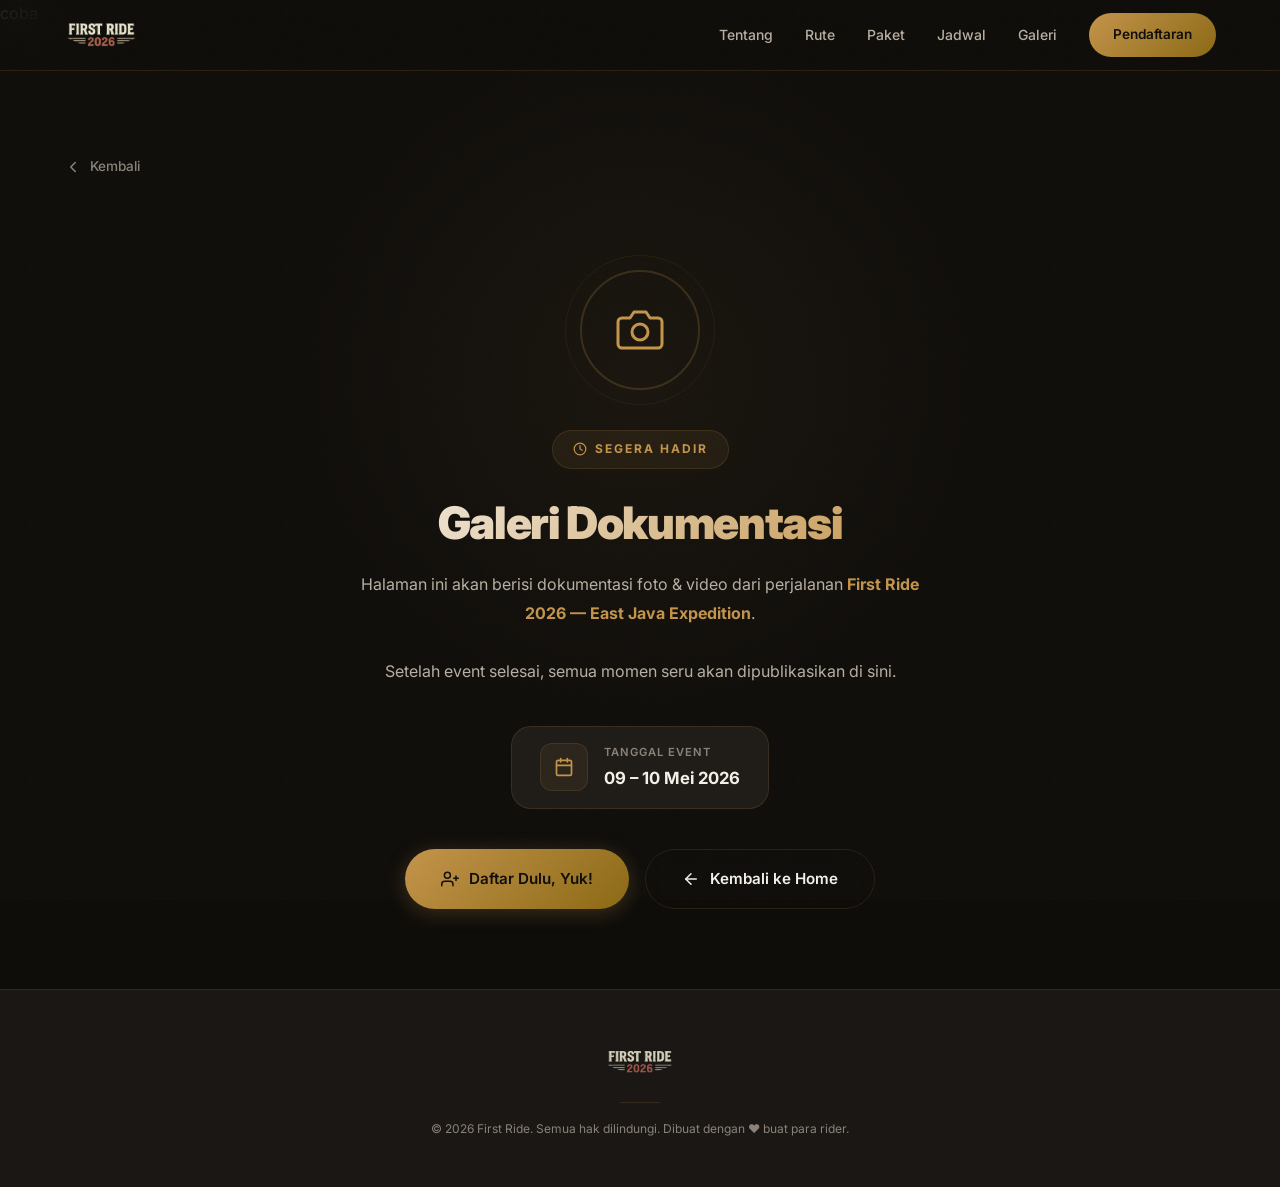
==== commit 1af42e25: "update awal" ====
--- a/galeri.html
+++ b/galeri.html
@@ -1,4 +1,4 @@
-<!DOCTYPE html>
+<!DOCTYPE html> coba
 <html lang="id">
 
 <head>
@@ -188,4 +188,4 @@
 
 </body>
 
-</html>
+</html>
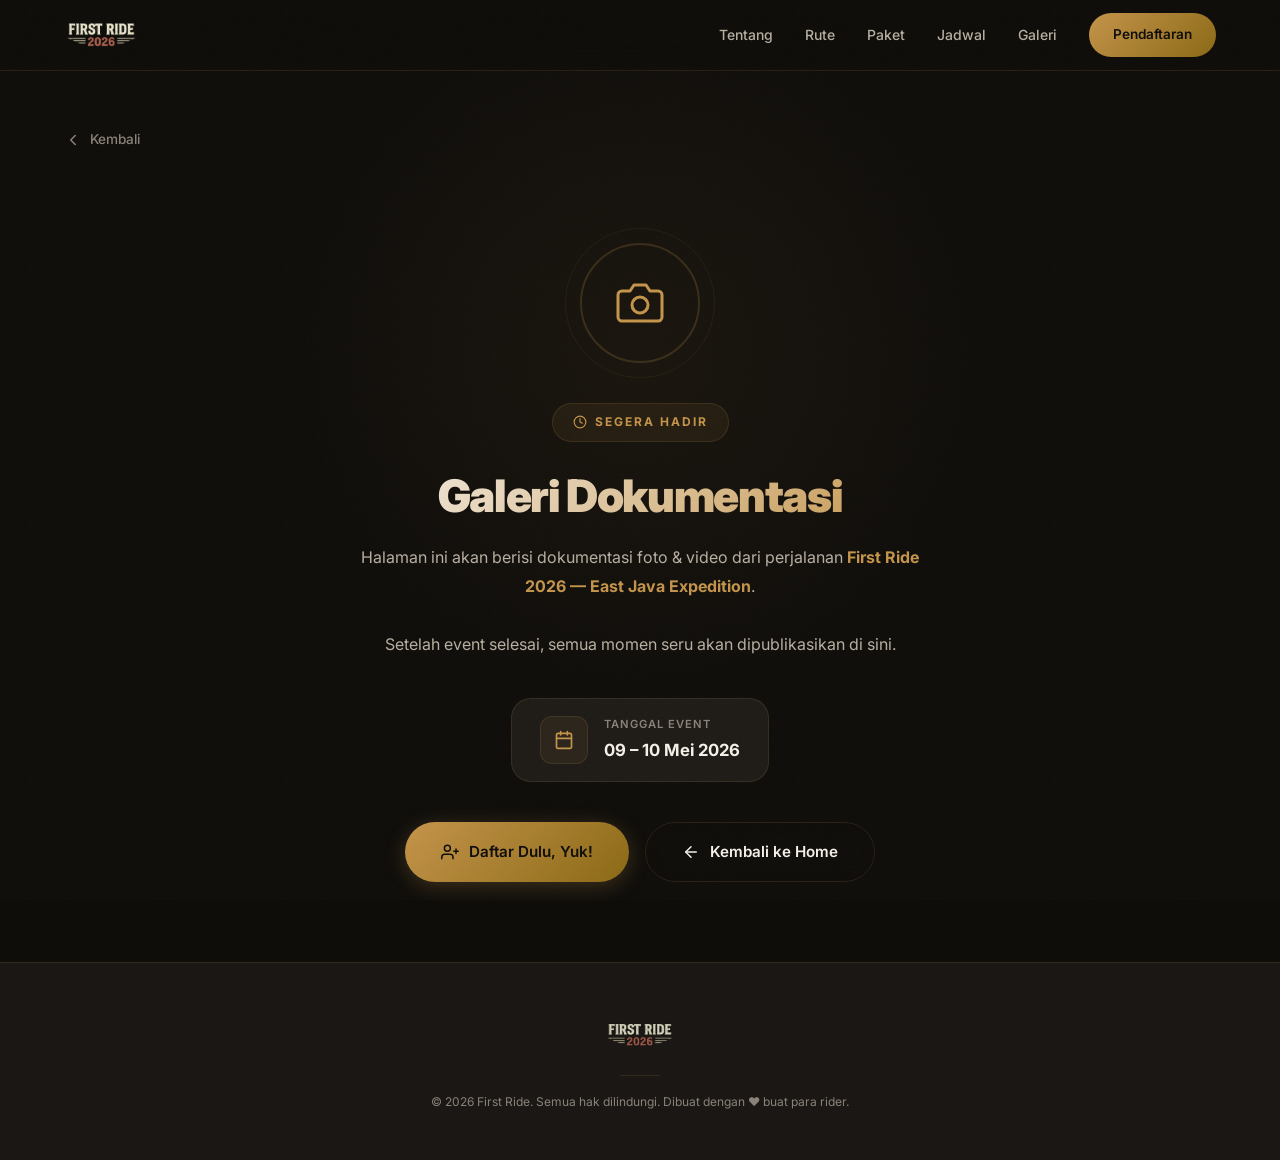
==== commit 6050c284: "balik" ====
--- a/galeri.html
+++ b/galeri.html
@@ -1,4 +1,4 @@
-<!DOCTYPE html> coba
+<!DOCTYPE html>
 <html lang="id">
 
 <head>
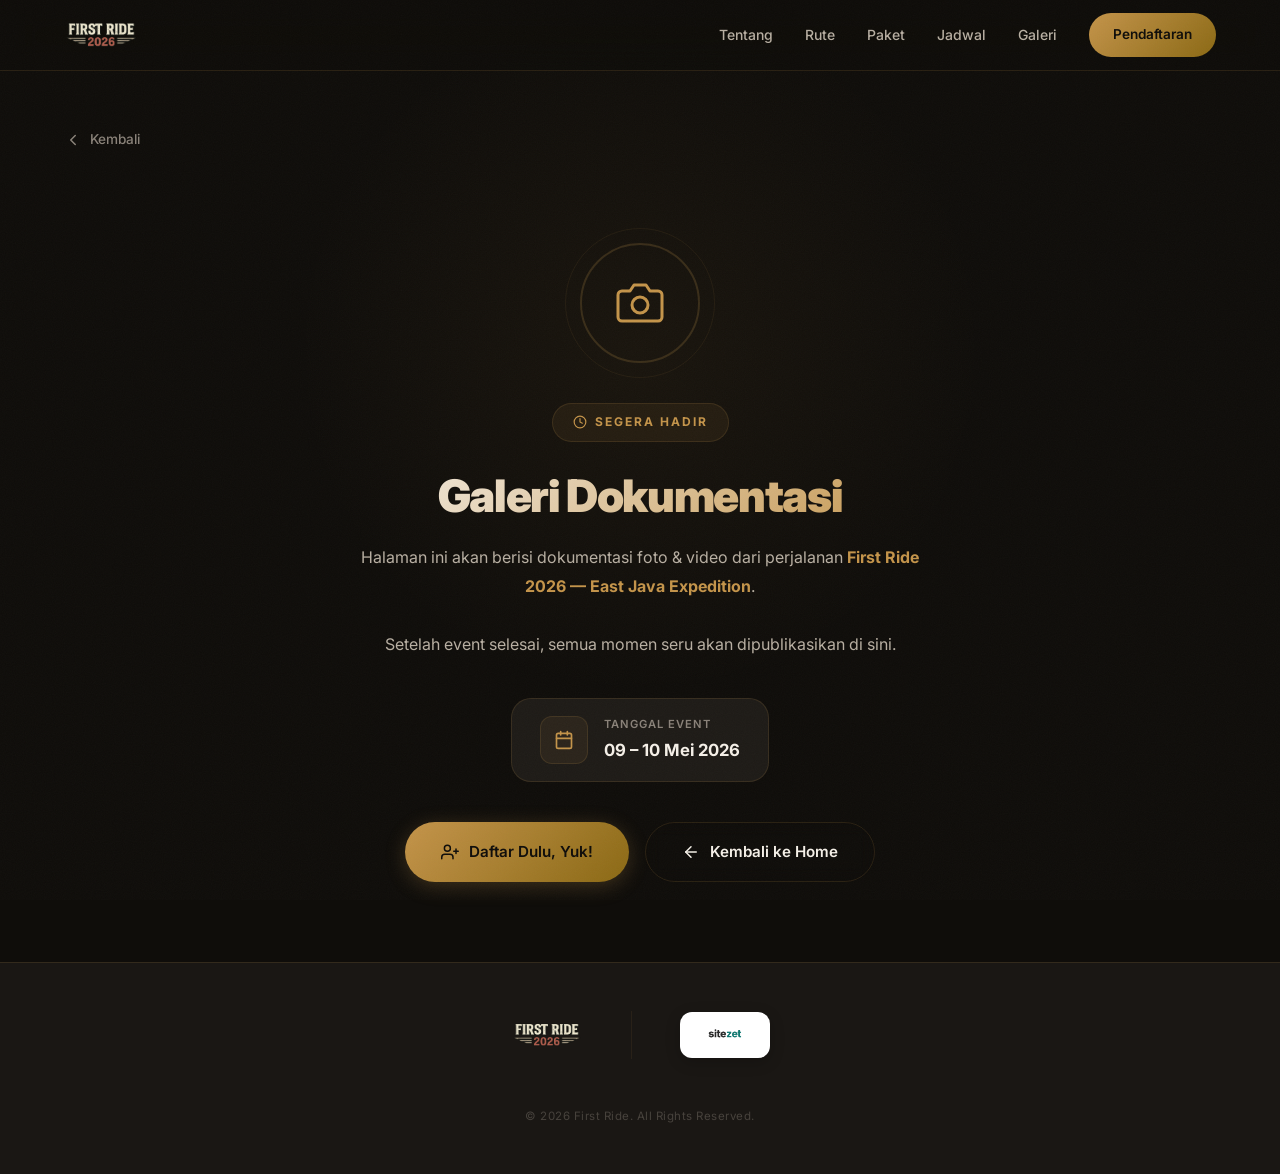
==== commit 6c04f6f6: "finishing" ====
--- a/galeri.html
+++ b/galeri.html
@@ -144,11 +144,16 @@
   <footer class="footer">
     <div class="container">
       <div class="footer-content">
-        <div class="footer-logo">
-          <img src="assets/images/firstride.png" alt="First Ride 2026 Logo">
+        <div class="footer-branding">
+          <div class="footer-logo">
+            <img src="assets/images/firstride.png" alt="First Ride 2026 Logo">
+          </div>
+          <div class="footer-divider-v"></div>
+          <div class="footer-sponsor">
+            <img src="assets/images/sitezet.png" alt="Sitezet Logo">
+          </div>
         </div>
-        <div class="footer-divider"></div>
-        <div class="footer-copy">© 2026 First Ride. Semua hak dilindungi. Dibuat dengan ♥ buat para rider.</div>
+        <div class="footer-copy">© 2026 First Ride. All Rights Reserved.</div>
       </div>
     </div>
   </footer>
--- a/style.css
+++ b/style.css
@@ -1100,11 +1100,175 @@
   }
 }
 
+/* ---------- Route Timeline (Infinite Journey Loop) ---------- */
+.route-timeline {
+  display: flex;
+  align-items: center;
+  justify-content: center;
+  gap: 0;
+  margin: 48px auto 80px;
+  max-width: 1000px;
+  position: relative;
+}
+
+.route-node {
+  display: flex;
+  flex-direction: column;
+  align-items: center;
+  position: relative;
+  z-index: 2;
+  width: 140px;
+}
+
+.node-dot {
+  width: 16px;
+  height: 16px;
+  background: var(--color-accent);
+  border-radius: 50%;
+  border: 3px solid var(--color-bg);
+  box-shadow: 0 0 15px rgba(196, 148, 74, 0.4);
+  transition: all var(--transition-base);
+  /* Looping Pulse Animation */
+  animation: nodeJump 11s infinite both;
+  animation-delay: calc(var(--index) * 1s);
+}
+
+@keyframes nodeJump {
+
+  0%,
+  10% {
+    transform: scale(1);
+    background: var(--color-accent);
+    box-shadow: 0 0 15px rgba(196, 148, 74, 0.4);
+  }
+
+  5% {
+    transform: scale(1.6);
+    background: #fff;
+    box-shadow: 0 0 25px var(--color-accent);
+  }
+}
+
+.node-city {
+  position: absolute;
+  top: 32px;
+  font-size: 1.1rem;
+  font-weight: 700;
+  color: var(--color-text-secondary);
+  white-space: nowrap;
+  letter-spacing: 0.5px;
+  transition: all var(--transition-base);
+}
+
+.route-path-line {
+  height: 2px;
+  flex: 1;
+  background: rgba(196, 148, 74, 0.15);
+  position: relative;
+  top: 0;
+  z-index: 1;
+  overflow: hidden;
+}
+
+.route-path-line::after {
+  content: '';
+  position: absolute;
+  top: 0;
+  left: -100%;
+  width: 100%;
+  height: 100%;
+  background: linear-gradient(90deg, transparent, #fff, transparent);
+  /* Looping Flow Animation */
+  animation: lineTravel 11s infinite both linear;
+  animation-delay: calc(var(--index) * 1s);
+}
+
+@keyframes lineTravel {
+  0% {
+    left: -100%;
+  }
+
+  10% {
+    left: 100%;
+  }
+
+  11%,
+  100% {
+    left: 100%;
+  }
+}
+
+@media (max-width: 992px) {
+  .route-node {
+    width: 100px;
+  }
+
+  .node-city {
+    font-size: 0.95rem;
+  }
+}
+
+@media (max-width: 768px) {
+  .route-timeline {
+    flex-direction: column;
+    align-items: center;
+    padding-left: 0;
+    margin: 40px auto 60px;
+    gap: 0;
+  }
+
+  .route-node {
+    flex-direction: column;
+    width: auto;
+    height: auto;
+    justify-content: center;
+    gap: 8px;
+  }
+
+  .route-path-line {
+    width: 2px;
+    height: 32px;
+    min-width: 2px;
+    flex: none;
+    margin: 4px 0;
+  }
+
+  .route-path-line::after {
+    width: 100%;
+    height: 100%;
+    top: -100%;
+    left: 0;
+    background: linear-gradient(180deg, transparent, #fff, transparent);
+    animation-name: lineTravelVertical;
+  }
+
+  @keyframes lineTravelVertical {
+    0% {
+      top: -100%;
+    }
+
+    10% {
+      top: 100%;
+    }
+
+    11%,
+    100% {
+      top: 100%;
+    }
+  }
+
+  .node-city {
+    position: static;
+    font-size: 1rem;
+    text-align: center;
+  }
+}
+
 /* Custom Map Link Card */
 .route-map-link {
   display: block;
   text-decoration: none;
-  margin-bottom: 64px;
+  margin-bottom: 16px;
 }
 
 .route-map-card {
@@ -1311,6 +1475,7 @@
   background: var(--color-bg);
   position: relative;
   overflow: hidden;
+  padding-bottom: 20px;
 }
 
 .pricing::before {
@@ -1358,7 +1523,8 @@
 .pricing-badge {
   position: absolute;
   top: 20px;
-  right: 20px;
+  left: 50%;
+  transform: translateX(-50%);
   padding: 5px 16px;
   background: linear-gradient(135deg, var(--color-accent), var(--color-primary));
   color: var(--color-bg);
@@ -1373,202 +1539,100 @@
 }
 
 @keyframes badgePulse {
-  0%, 100% { box-shadow: 0 4px 16px rgba(196, 148, 74, 0.35); }
-  50% { box-shadow: 0 4px 24px rgba(196, 148, 74, 0.55); }
-}
-
-/* ---------- Pricing Strip (Top Area) ---------- */
-.pricing-strip {
-  display: flex;
-  align-items: stretch;
+
+  0%,
+  100% {
+    box-shadow: 0 4px 16px rgba(196, 148, 74, 0.35);
+  }
+
+  50% {
+    box-shadow: 0 4px 24px rgba(196, 148, 74, 0.55);
+  }
+}
+
+/* ---------- Pricing Options ---------- */
+.pricing-options {
+  padding: 48px 48px 40px;
+  display: flex;
+  flex-direction: column;
+  gap: 20px;
   position: relative;
   z-index: 1;
-  padding: 48px 48px 40px;
-  background: linear-gradient(180deg, rgba(42, 37, 28, 0.5) 0%, transparent 100%);
-}
-
-/* Rider (Main / Left / Bigger) */
-.pricing-main {
-  flex: 1.4;
-  display: flex;
-  flex-direction: column;
-  align-items: center;
-  text-align: center;
-  padding-right: 32px;
-}
-
-.pricing-main-icon {
-  width: 48px;
-  height: 48px;
-  border-radius: 50%;
-  display: flex;
-  align-items: center;
-  justify-content: center;
-  background: rgba(196, 148, 74, 0.1);
-  border: 1px solid rgba(196, 148, 74, 0.2);
+}
+
+.pricing-row {
+  display: flex;
+  justify-content: space-between;
+  align-items: center;
+  padding: 24px 32px;
+  border-radius: var(--radius-lg);
+  transition: all var(--transition-base);
+  position: relative;
+}
+
+.rider-card {
+  background: linear-gradient(135deg, rgba(196, 148, 74, 0.15), rgba(42, 37, 28, 0.4));
+  border: 1px solid rgba(196, 148, 74, 0.35);
+  box-shadow: 0 12px 40px rgba(0, 0, 0, 0.3);
+}
+
+.rider-card:hover {
+  transform: translateY(-3px);
+  border-color: rgba(196, 148, 74, 0.6);
+  box-shadow: 0 16px 48px rgba(0, 0, 0, 0.4);
+}
+
+.boncenger-row {
+  background: rgba(196, 148, 74, 0.05);
+  border: 1px solid rgba(196, 148, 74, 0.15);
+}
+
+.option-label {
+  font-size: 1.1rem;
+  font-weight: 700;
+  color: var(--color-text-secondary);
+  letter-spacing: 0.5px;
+}
+
+.rider-card .option-label {
   color: var(--color-accent);
-  margin-bottom: 12px;
-}
-
-.pricing-main-label {
-  font-size: 0.75rem;
-  font-weight: 700;
-  letter-spacing: 2px;
+  font-size: 1.3rem;
   text-transform: uppercase;
-  color: var(--color-accent);
-  margin-bottom: 8px;
-}
-
-.pricing-main-price {
-  display: flex;
-  align-items: flex-start;
-  justify-content: center;
-  margin-bottom: 10px;
-}
-
-.pricing-main-price .currency {
-  font-size: 1.5rem;
+  letter-spacing: 1.5px;
+}
+
+.option-price {
+  display: flex;
+  align-items: baseline;
+  gap: 6px;
+}
+
+.option-price .currency {
+  font-size: 1.1rem;
   font-weight: 700;
   color: var(--color-accent);
-  margin-top: 10px;
-  margin-right: 4px;
-  opacity: 0.9;
-}
-
-.pricing-main-price .amount {
-  font-size: 4.8rem;
+}
+
+.option-price .amount {
+  font-size: 2.4rem;
   font-weight: 900;
-  letter-spacing: -0.03em;
+  color: var(--color-text);
   line-height: 1;
-  background: linear-gradient(180deg, #FFFFFF 20%, var(--color-accent-light) 100%);
+  letter-spacing: -0.02em;
+}
+
+.rider-card .option-price .amount {
+  font-size: 3.2rem;
+  background: linear-gradient(180deg, #FFFFFF 30%, var(--color-accent-light) 100%);
   -webkit-background-clip: text;
   -webkit-text-fill-color: transparent;
   background-clip: text;
 }
 
-.pricing-main-note {
-  font-size: 0.82rem;
+.option-price .per {
+  font-size: 0.95rem;
   color: var(--color-text-muted);
-  line-height: 1.5;
-}
-
-/* Vertical Divider */
-.pricing-strip-divider {
-  width: 1px;
-  background: linear-gradient(180deg, transparent, rgba(196, 148, 74, 0.25), transparent);
-  margin: 8px 0;
-  flex-shrink: 0;
-}
-
-/* Boncenger (Secondary / Right / Smaller) */
-.pricing-secondary {
-  flex: 1;
-  display: flex;
-  flex-direction: column;
-  align-items: center;
-  justify-content: center;
-  text-align: center;
-  padding-left: 32px;
-  opacity: 0.75;
-  transition: opacity var(--transition-base);
-}
-
-.pricing-secondary:hover {
-  opacity: 1;
-}
-
-.pricing-secondary-icon {
-  width: 36px;
-  height: 36px;
-  border-radius: 50%;
-  display: flex;
-  align-items: center;
-  justify-content: center;
-  background: rgba(196, 148, 74, 0.06);
-  border: 1px solid rgba(196, 148, 74, 0.12);
-  color: var(--color-text-muted);
-  margin-bottom: 10px;
-}
-
-.pricing-secondary-label {
-  font-size: 0.68rem;
-  font-weight: 600;
-  letter-spacing: 1.5px;
-  text-transform: uppercase;
-  color: var(--color-text-muted);
-  margin-bottom: 6px;
-}
-
-.pricing-secondary-price {
-  display: flex;
-  align-items: flex-start;
-  justify-content: center;
-  margin-bottom: 8px;
-}
-
-.pricing-secondary-price .currency {
-  font-size: 1rem;
-  font-weight: 600;
-  color: var(--color-text-muted);
-  margin-top: 6px;
-  margin-right: 3px;
-}
-
-.pricing-secondary-price .amount {
-  font-size: 2.8rem;
-  font-weight: 800;
-  letter-spacing: -0.02em;
-  line-height: 1;
-  color: var(--color-text-secondary);
-}
-
-.pricing-secondary-note {
-  font-size: 0.75rem;
-  color: var(--color-text-muted);
-  line-height: 1.4;
-}
-
-/* ---------- Passenger Bar ---------- */
-.pricing-passenger-bar {
-  display: flex;
-  justify-content: space-between;
-  align-items: center;
-  background: rgba(196, 148, 74, 0.08);
-  border-top: 1px solid rgba(196, 148, 74, 0.15);
-  border-bottom: 1px solid rgba(196, 148, 74, 0.15);
-  padding: 16px 48px;
-  position: relative;
-  z-index: 1;
-}
-
-.passenger-label {
-  font-size: 0.95rem;
-  font-weight: 700;
-  color: var(--color-text-secondary);
-  letter-spacing: 1px;
-}
-
-.passenger-price {
-  display: flex;
-  align-items: baseline;
-  gap: 4px;
-}
-
-.passenger-price .currency {
-  font-size: 0.9rem;
-  font-weight: 600;
-  color: var(--color-text-muted);
-}
-
-.passenger-price .amount {
-  font-size: 1.6rem;
-  font-weight: 800;
-  color: var(--color-text-secondary);
-}
-
-.passenger-price .note {
-  font-size: 0.85rem;
-  color: var(--color-text-muted);
+  font-weight: 500;
 }
 
 /* ---------- Separator ---------- */
@@ -1720,6 +1784,24 @@
   z-index: 1;
 }
 
+.pricing-deadline {
+  font-size: 0.85rem;
+  color: var(--color-text-secondary);
+  margin-bottom: 16px;
+  font-weight: 500;
+  letter-spacing: 0.3px;
+  padding: 10px 20px;
+  background: rgba(196, 148, 74, 0.06);
+  border: 1px dashed rgba(196, 148, 74, 0.25);
+  border-radius: var(--radius-md);
+  display: inline-block;
+}
+
+.pricing-deadline strong {
+  color: var(--color-accent);
+  font-weight: 700;
+}
+
 .pricing-urgency {
   font-size: 0.85rem;
   color: var(--color-text-secondary);
@@ -1738,6 +1820,121 @@
 
 .pricing-cta .btn:hover {
   transform: translateY(-3px) scale(1.02);
+}
+
+/* ---------- "Per Orang" Text ---------- */
+.pricing-main-per {
+  font-size: 0.92rem;
+  font-weight: 500;
+  color: var(--color-text-secondary);
+  letter-spacing: 0.5px;
+  margin-bottom: 6px;
+}
+
+/* ---------- Room Info ---------- */
+.pricing-room-info {
+  display: flex;
+  align-items: center;
+  gap: 14px;
+  padding: 18px 48px;
+  background: rgba(196, 148, 74, 0.04);
+  border-bottom: 1px solid rgba(196, 148, 74, 0.1);
+  position: relative;
+  z-index: 1;
+}
+
+.room-info-icon {
+  width: 40px;
+  height: 40px;
+  min-width: 40px;
+  border-radius: 50%;
+  display: flex;
+  align-items: center;
+  justify-content: center;
+  background: rgba(196, 148, 74, 0.08);
+  border: 1px solid rgba(196, 148, 74, 0.15);
+  color: var(--color-accent);
+}
+
+.room-info-label {
+  font-size: 0.72rem;
+  font-weight: 700;
+  letter-spacing: 1.5px;
+  text-transform: uppercase;
+  color: var(--color-text-muted);
+  margin-bottom: 2px;
+}
+
+.room-info-text {
+  font-size: 0.95rem;
+  font-weight: 600;
+  color: var(--color-text-secondary);
+}
+
+/* ---------- Private Room Upgrade ---------- */
+.pricing-upgrade {
+  margin: 0 48px;
+  padding: 20px 24px;
+  background: linear-gradient(135deg, rgba(196, 148, 74, 0.06), rgba(196, 148, 74, 0.12));
+  border: 1px solid rgba(196, 148, 74, 0.2);
+  border-radius: var(--radius-md);
+  position: relative;
+  z-index: 1;
+  margin-top: 20px;
+  margin-bottom: 8px;
+  transition: all var(--transition-fast);
+}
+
+.pricing-upgrade:hover {
+  border-color: rgba(196, 148, 74, 0.35);
+  background: linear-gradient(135deg, rgba(196, 148, 74, 0.08), rgba(196, 148, 74, 0.16));
+  transform: translateY(-2px);
+  box-shadow: 0 8px 24px rgba(196, 148, 74, 0.1);
+}
+
+.upgrade-header {
+  display: flex;
+  align-items: center;
+  gap: 12px;
+}
+
+.upgrade-icon {
+  width: 36px;
+  height: 36px;
+  min-width: 36px;
+  border-radius: 50%;
+  display: flex;
+  align-items: center;
+  justify-content: center;
+  background: rgba(196, 148, 74, 0.15);
+  color: var(--color-accent);
+}
+
+.upgrade-icon svg {
+  width: 18px;
+  height: 18px;
+}
+
+.upgrade-title {
+  font-size: 0.95rem;
+  font-weight: 700;
+  color: var(--color-text);
+  flex: 1;
+}
+
+.upgrade-price {
+  font-size: 1.1rem;
+  font-weight: 800;
+  color: var(--color-accent);
+  letter-spacing: -0.02em;
+}
+
+.upgrade-desc {
+  font-size: 0.82rem;
+  color: var(--color-text-muted);
+  margin-top: 8px;
+  padding-left: 48px;
+  line-height: 1.5;
 }
 
 /* ---------- Pricing Responsive ---------- */
@@ -1803,6 +2000,19 @@
     font-size: 0.88rem;
   }
 
+  .pricing-options {
+    padding: 32px 32px 24px;
+    gap: 16px;
+  }
+
+  .pricing-row {
+    padding: 20px 24px;
+  }
+
+  .rider-card .option-price .amount {
+    font-size: 2.8rem;
+  }
+
   .pricing-cta {
     padding: 0 28px 40px;
   }
@@ -1813,80 +2023,48 @@
     padding: 16px 40px;
     font-size: 1rem;
   }
+
+  .pricing-deadline {
+    font-size: 0.82rem;
+    padding: 8px 16px;
+  }
 }
 
 @media (max-width: 480px) {
-  .pricing-strip {
+  .pricing-options {
+    padding: 64px 20px 24px;
+    gap: 12px;
+  }
+
+  .pricing-row {
     flex-direction: column;
-    align-items: center;
-    gap: 24px;
-    padding: 36px 20px 28px;
-  }
-
-  .pricing-main {
-    padding-right: 0;
-  }
-
-  .pricing-main-price .amount {
-    font-size: 3.4rem;
-  }
-
-  .pricing-strip-divider {
-    width: 60%;
-    height: 1px;
-    margin: 0;
-    background: linear-gradient(90deg, transparent, rgba(196, 148, 74, 0.2), transparent);
-  }
-
-  .pricing-secondary {
-    padding-left: 0;
-    flex-direction: row;
+    text-align: center;
+    padding: 24px 20px;
     gap: 12px;
-    opacity: 0.8;
-  }
-
-  .pricing-secondary-icon {
-    margin-bottom: 0;
-  }
-
-  .pricing-secondary-price {
-    margin-bottom: 0;
-  }
-
-  .pricing-secondary-price .amount {
-    font-size: 1.8rem;
-  }
-
-  .pricing-secondary-price .currency {
-    font-size: 0.85rem;
-    margin-top: 3px;
-  }
-
-  .pricing-secondary-label,
-  .pricing-secondary-note {
-    display: none;
-  }
-
-  .pricing-secondary::after {
-    content: 'Boncenger';
-    font-size: 0.72rem;
-    font-weight: 600;
-    color: var(--color-text-muted);
-    letter-spacing: 0.5px;
+  }
+
+  .rider-card .option-label {
+    font-size: 1.15rem;
+  }
+
+  .rider-card .option-price .amount {
+    font-size: 2.6rem;
+  }
+
+  .option-price .amount {
+    font-size: 2rem;
   }
 
   .pricing-badge {
     top: 14px;
-    right: 14px;
+    left: 50%;
+    transform: translateX(-50%);
     font-size: 0.62rem;
     padding: 4px 12px;
   }
 
-  .pricing-passenger-bar {
-    padding: 16px 20px;
-    flex-direction: column;
-    gap: 8px;
-    text-align: center;
+  .pricing-cta {
+    padding: 0 20px 48px;
   }
 
   .pricing-separator {
@@ -1926,13 +2104,9 @@
     font-size: 0.96rem;
   }
 
-  .pricing-value-statement {
-    margin: 0 20px 28px;
-    padding: 16px;
-  }
-
-  .pricing-cta {
-    padding: 0 20px 36px;
+  .pricing-deadline {
+    font-size: 0.78rem;
+    padding: 8px 14px;
   }
 }
 
@@ -2010,39 +2184,40 @@
 /* ==========================================
    PARTICIPANTS SECTION
    ========================================== */
+.participants .section-title {
+  font-size: clamp(1.5rem, 3vw, 2.2rem);
+  font-weight: 700;
+  margin-top: 8px;
+}
+
 .participants {
   background: var(--color-bg);
-}
-
-.participants-marquee-wrapper {
-  overflow: hidden;
-  width: 100%;
-  position: relative;
-  mask-image: linear-gradient(90deg, transparent, #000 10%, #000 90%, transparent);
-  -webkit-mask-image: linear-gradient(90deg, transparent, #000 10%, #000 90%, transparent);
-  padding: 10px 0;
-}
-
-.participants-marquee {
-  display: flex;
-  gap: 24px;
-  width: max-content;
-  animation: scrollMarquee 25s linear infinite;
-}
-
-.participants-marquee:hover {
-  animation-play-state: paused;
-}
-
-@keyframes scrollMarquee {
-  to {
-    transform: translateX(calc(-50% - 12px));
-  }
+  text-align: center;
+}
+
+.participants-count {
+  display: inline-block;
+  background: rgba(196, 148, 74, 0.1);
+  color: var(--color-accent);
+  padding: 8px 24px;
+  border-radius: 100px;
+  font-weight: 700;
+  font-size: 0.95rem;
+  margin-top: 16px;
+  border: 1px solid rgba(196, 148, 74, 0.2);
+}
+
+/* ---------- Participants Grid (Static) ---------- */
+.participants-grid {
+  display: grid;
+  grid-template-columns: repeat(auto-fill, minmax(130px, 1fr));
+  gap: 32px 24px;
+  justify-content: center;
+  max-width: 1000px;
+  margin: 40px auto 0;
 }
 
 .participant-card {
-  width: 160px;
-  flex-shrink: 0;
   text-align: center;
   transition: all var(--transition-base);
 }
@@ -2060,6 +2235,9 @@
   background: var(--color-surface);
   border: 1px solid var(--color-border);
   position: relative;
+  display: flex;
+  align-items: center;
+  justify-content: center;
 }
 
 .participant-avatar img {
@@ -2068,17 +2246,11 @@
   object-fit: cover;
 }
 
-/* Placeholder initials */
-.participant-avatar .initials {
-  position: absolute;
-  inset: 0;
-  display: flex;
-  align-items: center;
-  justify-content: center;
-  font-size: 1.5rem;
+.initials {
+  font-size: 1.8rem;
   font-weight: 800;
   color: var(--color-accent);
-  background: linear-gradient(135deg, rgba(196, 148, 74, 0.1), rgba(196, 148, 74, 0.05));
+  opacity: 0.7;
 }
 
 .participant-name {
@@ -2093,7 +2265,33 @@
   margin-top: 2px;
 }
 
-/* Riders media query moved to maintain order */
+@media (max-width: 768px) {
+  .participants-grid {
+    grid-template-columns: repeat(4, 1fr);
+    gap: 24px 16px;
+  }
+}
+
+@media (max-width: 480px) {
+  .participants-grid {
+    grid-template-columns: repeat(3, 1fr) !important;
+    gap: 16px 10px !important;
+  }
+
+  .initials {
+    font-size: 1.3rem;
+  }
+
+  .participant-name {
+    font-size: 0.8rem;
+    line-height: 1.3;
+  }
+
+  .participant-role {
+    font-size: 0.6rem;
+    letter-spacing: 0.5px;
+  }
+}
 
 /* ==========================================
    RUNDOWN SECTION
@@ -2530,35 +2728,79 @@
   display: flex;
   flex-direction: column;
   align-items: center;
-  gap: 16px;
+  text-align: center;
+}
+
+.footer-branding {
+  display: flex;
+  align-items: center;
+  justify-content: center;
+  gap: 48px;
+  margin-bottom: 48px;
 }
 
 .footer-logo {
-  display: flex;
-  align-items: center;
+  flex-shrink: 0;
 }
 
 .footer-logo img {
-  height: clamp(36px, 5vw, 48px);
+  height: clamp(40px, 5vw, 48px);
   width: auto;
-  opacity: 0.9;
-}
-
-.footer-text {
-  font-size: 0.85rem;
+  opacity: 1;
+}
+
+
+
+.footer-divider-v {
+  width: 1px;
+  height: 48px;
+  background: var(--color-border);
+  opacity: 0.6;
+}
+
+.footer-sponsor {
+  display: flex;
+  align-items: center;
+  justify-content: center;
+  background: #ffffff;
+  padding: 5px 18px;
+  border-radius: var(--radius-md);
+  box-shadow: 0 4px 15px rgba(0, 0, 0, 0.2);
+  transition: all var(--transition-base);
+}
+
+.footer-sponsor:hover {
+  transform: translateY(-3px);
+  box-shadow: 0 8px 25px rgba(0, 0, 0, 0.3);
+}
+
+
+
+.footer-sponsor img {
+  height: 36px;
+  width: auto;
+  opacity: 1;
+  transition: all var(--transition-base);
+}
+
+
+
+
+.footer-sponsor img:hover {
+  opacity: 1;
+  transform: scale(1.02);
+}
+
+
+
+.footer-copy {
+  font-size: 0.72rem;
   color: var(--color-text-muted);
-}
-
-.footer-divider {
-  width: 40px;
-  height: 1px;
-  background: var(--color-border);
-}
-
-.footer-copy {
-  font-size: 0.75rem;
-  color: var(--color-text-muted);
-}
+  opacity: 0.4;
+  letter-spacing: 0.5px;
+}
+
+
 
 /* ==========================================
    FLOATING WHATSAPP BUTTON
@@ -2616,7 +2858,8 @@
 
 @media (max-width: 768px) {
   .whatsapp-float {
-    bottom: 85px; /* Avoid important content overlap */
+    bottom: 85px;
+    /* Avoid important content overlap */
     right: 20px;
     width: 52px;
     height: 52px;
@@ -3740,10 +3983,7 @@
     padding: 24px 16px;
   }
 
-  /* ---------- PARTICIPANT FIX ---------- */
-  .participants-grid {
-    grid-template-columns: repeat(2, 1fr);
-  }
+
 
   /* ---------- SCROLL TEXT ---------- */
   .hero-scroll span {
@@ -3770,12 +4010,74 @@
     gap: 8px;
   }
 
-  .participants-grid {
-    grid-template-columns: 1fr;
+
+
+  /* ---------- BENEFITS GRID 2-COLUMN ---------- */
+  .benefits-grid {
+    grid-template-columns: repeat(2, 1fr);
+    gap: 12px;
+  }
+
+  .benefit-card {
+    padding: 24px 16px;
+  }
+
+  .benefit-icon {
+    width: 44px;
+    height: 44px;
+    margin-bottom: 12px;
+  }
+
+  .benefit-card h3 {
+    font-size: 0.85rem;
+    margin-bottom: 8px;
+  }
+
+  .benefit-card p {
+    font-size: 0.72rem;
+    line-height: 1.5;
+  }
+
+  /* ---------- FOOTER MOBILE ---------- */
+  .footer {
+    padding: 60px 0;
+  }
+
+  .footer-branding {
+    flex-direction: row;
     gap: 16px;
-  }
-
-}
+    margin-bottom: 40px;
+    padding: 0 16px;
+  }
+
+  .footer-logo img {
+    height: 32px;
+  }
+
+  .footer-divider-v {
+    height: 30px;
+    opacity: 0.3;
+  }
+
+  .footer-sponsor {
+    padding: 8px 14px;
+  }
+
+  .footer-sponsor img {
+    height: 26px;
+  }
+
+
+  .footer-copy {
+    padding: 0 24px;
+    line-height: 1.6;
+    font-size: 0.65rem;
+  }
+}
+
+
+
+
 
 img,
 svg,
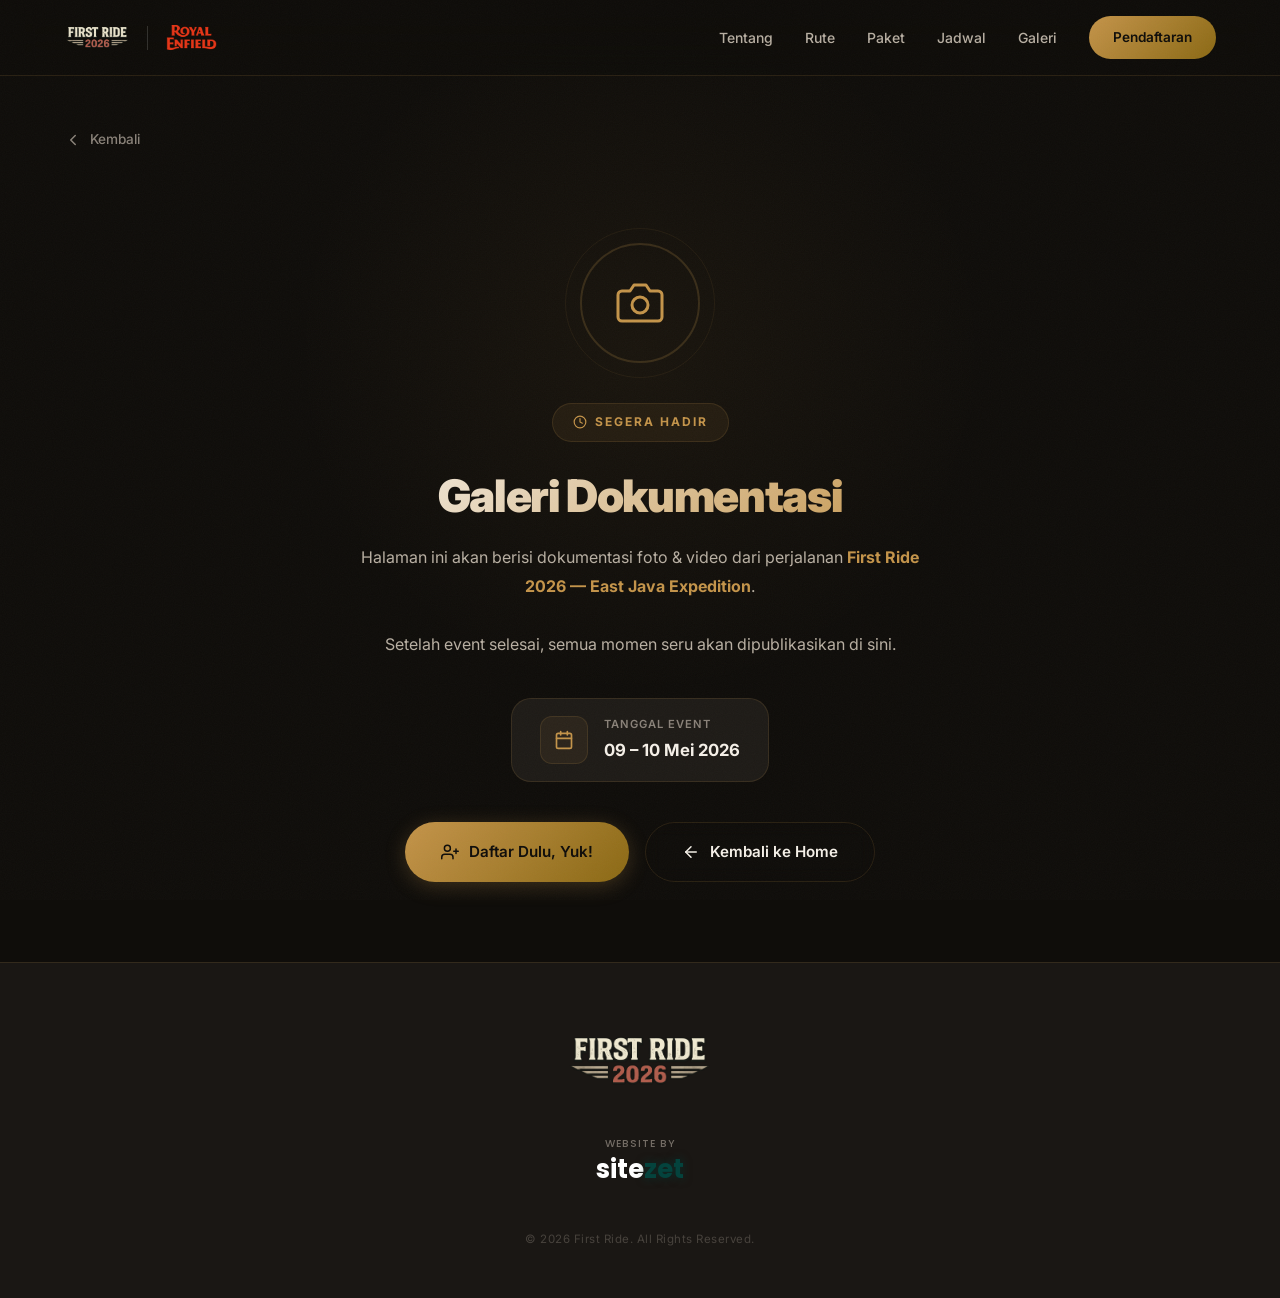
==== commit 4bd09cf3: "branding sponsor" ====
--- a/galeri.html
+++ b/galeri.html
@@ -10,9 +10,11 @@
   <meta name="theme-color" content="#0F0D0A">
   <link rel="preconnect" href="https://fonts.googleapis.com">
   <link rel="preconnect" href="https://fonts.gstatic.com" crossorigin>
-  <link href="https://fonts.googleapis.com/css2?family=Inter:wght@300;400;500;600;700;800;900&display=swap"
+  <link href="https://fonts.googleapis.com/css2?family=Inter:wght@300;400;500;600;700;800;900&family=Poppins:wght@400;500;600;700&display=swap"
     rel="stylesheet">
   <link rel="stylesheet" href="style.css">
+  <link rel="icon" type="image/png" href="assets/images/logore.png">
+  <link rel="apple-touch-icon" href="assets/images/logore.png">
 </head>
 
 <body>
@@ -25,6 +27,8 @@
     <div class="container">
       <a href="index.html" class="nav-logo">
         <img src="assets/images/firstride.png" alt="First Ride 2026 Logo">
+        <div class="nav-logo-divider"></div>
+        <img src="assets/images/royal.png" alt="Royal Logo" class="secondary-logo">
       </a>
       <div class="nav-links" id="navLinks">
         <a href="index.html#about">Tentang</a>
@@ -148,9 +152,11 @@
           <div class="footer-logo">
             <img src="assets/images/firstride.png" alt="First Ride 2026 Logo">
           </div>
-          <div class="footer-divider-v"></div>
-          <div class="footer-sponsor">
-            <img src="assets/images/sitezet.png" alt="Sitezet Logo">
+          <div class="footer-credit">
+            <div class="credit-label">Website by</div>
+            <a href="https://sitezet.com" target="_blank" class="sitezet-brand">
+              <span class="site">site</span><span class="zet">zet</span>
+            </a>
           </div>
         </div>
         <div class="footer-copy">© 2026 First Ride. All Rights Reserved.</div>
--- a/style.css
+++ b/style.css
@@ -257,16 +257,29 @@
 .nav-logo {
   display: flex;
   align-items: center;
+  gap: 16px;
 }
 
 .nav-logo img {
-  height: clamp(50px, 4vw, 50px);
+  height: clamp(40px, 3.5vw, 45px);
   width: auto;
   transition: transform var(--transition-fast);
 }
 
-.nav-logo:hover img {
-  transform: scale(1.05);
+.nav-logo-divider {
+  width: 1px;
+  height: 24px;
+  background: rgba(255, 255, 255, 0.15);
+}
+
+.secondary-logo {
+  height: clamp(50px, 4.5vw, 55px) !important;
+  opacity: 1;
+}
+
+/* Hover effect removed per your previous preference, keeping it clean */
+.nav-logo {
+  cursor: pointer;
 }
 
 .nav-links {
@@ -2715,6 +2728,139 @@
 }
 
 /* ==========================================
+   PARTNERSHIP
+   ========================================== */
+.partnership-section {
+  position: relative;
+  background: transparent;
+  /* Dark premium background with a subtle gold glow in the center */
+  background: radial-gradient(circle at center, rgba(196, 148, 74, 0.08) 0%, var(--color-bg) 70%);
+  border-top: 1px solid var(--color-border);
+  text-align: center;
+  overflow: hidden;
+}
+
+.partnership-wrapper {
+  max-width: 800px;
+  margin: 0 auto;
+  padding: 48px;
+  background: var(--color-bg-elevated);
+  border: 1px solid var(--color-border);
+  border-radius: var(--radius-xl);
+  box-shadow: var(--shadow-lg);
+}
+
+.partnership-section .section-label {
+  justify-content: center;
+  margin-bottom: 16px;
+}
+
+.partnership-desc {
+  font-size: 1.1rem;
+  color: var(--color-text-secondary);
+  line-height: 1.6;
+  margin-bottom: 40px;
+}
+
+.partnership-benefits {
+  display: grid;
+  grid-template-columns: repeat(2, 1fr);
+  gap: 20px;
+  margin-bottom: 48px;
+  text-align: left;
+}
+
+.partnership-benefit-item {
+  display: flex;
+  align-items: center;
+  justify-content: flex-start;
+  gap: 16px;
+  padding: 16px 20px;
+  background: rgba(255, 255, 255, 0.02);
+  border: 1px solid rgba(255, 255, 255, 0.05);
+  border-radius: var(--radius-md);
+  transition: all var(--transition-base);
+}
+
+.partnership-benefit-item:hover {
+  background: rgba(196, 148, 74, 0.05);
+  border-color: var(--color-border-hover);
+  transform: translateY(-2px);
+}
+
+.partnership-benefit-item .benefit-icon {
+  display: flex;
+  align-items: center;
+  justify-content: center;
+  width: 48px;
+  height: 48px;
+  border-radius: 50%;
+  background: rgba(196, 148, 74, 0.1);
+  color: var(--color-accent);
+  flex-shrink: 0;
+}
+
+.partnership-benefit-item .benefit-text {
+  flex: 1;
+  text-align: left;
+  font-size: 0.95rem;
+  font-weight: 500;
+  color: var(--color-text);
+  line-height: 1.4;
+}
+
+.partnership-cta .btn {
+  padding: 16px 40px;
+  font-size: 1.05rem;
+}
+
+@media (max-width: 768px) {
+  .partnership-wrapper {
+    padding: 28px 20px;
+    border-radius: var(--radius-lg);
+  }
+
+  .partnership-desc {
+    font-size: 0.95rem;
+    margin-bottom: 28px;
+    line-height: 1.5;
+  }
+
+  .partnership-benefits {
+    grid-template-columns: 1fr;
+    gap: 12px;
+    margin-bottom: 32px;
+  }
+
+  .partnership-benefit-item {
+    padding: 12px;
+    gap: 12px;
+  }
+
+  .partnership-benefit-item .benefit-icon {
+    width: 40px;
+    height: 40px;
+  }
+
+  .partnership-benefit-item .benefit-icon svg {
+    width: 18px;
+    height: 18px;
+  }
+
+  .partnership-benefit-item .benefit-text {
+    font-size: 0.85rem;
+    line-height: 1.3;
+  }
+
+  .partnership-cta .btn {
+    width: 100%;
+    justify-content: center;
+    padding: 14px;
+    font-size: 0.95rem;
+  }
+}
+
+/* ==========================================
    FOOTER
    ========================================== */
 .footer {
@@ -2733,9 +2879,9 @@
 
 .footer-branding {
   display: flex;
+  flex-direction: column;
   align-items: center;
   justify-content: center;
-  gap: 48px;
   margin-bottom: 48px;
 }
 
@@ -2744,52 +2890,69 @@
 }
 
 .footer-logo img {
-  height: clamp(40px, 5vw, 48px);
+  height: clamp(100px, 6vw, 100px);
   width: auto;
   opacity: 1;
 }
 
-
-
-.footer-divider-v {
-  width: 1px;
-  height: 48px;
-  background: var(--color-border);
-  opacity: 0.6;
-}
-
-.footer-sponsor {
-  display: flex;
-  align-items: center;
-  justify-content: center;
-  background: #ffffff;
-  padding: 5px 18px;
-  border-radius: var(--radius-md);
-  box-shadow: 0 4px 15px rgba(0, 0, 0, 0.2);
-  transition: all var(--transition-base);
-}
-
-.footer-sponsor:hover {
-  transform: translateY(-3px);
-  box-shadow: 0 8px 25px rgba(0, 0, 0, 0.3);
-}
-
-
-
-.footer-sponsor img {
-  height: 36px;
-  width: auto;
-  opacity: 1;
-  transition: all var(--transition-base);
-}
-
-
-
-
-.footer-sponsor img:hover {
-  opacity: 1;
-  transform: scale(1.02);
-}
+.footer-credit {
+  margin-top: 24px;
+  font-family: 'Poppins', sans-serif;
+  display: flex;
+  flex-direction: column;
+  align-items: center;
+  gap: 4px;
+}
+
+.sitezet-brand {
+  font-size: 1.6rem;
+  line-height: 1;
+  text-decoration: none;
+  display: inline-block;
+  transition: transform var(--transition-base);
+  animation: sitezetGlow 3s infinite ease-in-out;
+}
+
+.sitezet-brand:hover {
+  transform: scale(1.1);
+}
+
+@keyframes sitezetGlow {
+
+  0%,
+  100% {
+    text-shadow: -2px 0 8px rgba(4, 67, 61, 0.3);
+  }
+
+  50% {
+    text-shadow: 2px 0 18px rgba(4, 67, 61, 0.7), 0 0 25px rgba(4, 67, 61, 0.3);
+  }
+}
+
+.sitezet-brand .site {
+  color: #FFFFFF;
+  font-weight: 700;
+}
+
+.sitezet-brand .zet {
+  color: #04433D;
+  font-weight: 700;
+  text-shadow: 0 0 10px rgba(4, 67, 61, 0.6);
+}
+
+.credit-label {
+  font-size: 0.65rem;
+  font-weight: 500;
+  letter-spacing: 1px;
+  text-transform: uppercase;
+  color: var(--color-text-muted);
+  opacity: 0.8;
+}
+
+
+
+
+
 
 
 
@@ -3939,8 +4102,20 @@
   }
 
   /* ---------- NAVBAR FIX ---------- */
+  .nav-logo {
+    gap: 10px;
+  }
+
   .nav-logo img {
-    height: 40px;
+    height: 32px;
+  }
+
+  .nav-logo-divider {
+    height: 18px;
+  }
+
+  .secondary-logo {
+    height: 40px !important;
   }
 
   .nav-links {
@@ -4044,27 +4219,14 @@
   }
 
   .footer-branding {
-    flex-direction: row;
-    gap: 16px;
+    display: flex;
+    justify-content: center;
     margin-bottom: 40px;
     padding: 0 16px;
   }
 
   .footer-logo img {
-    height: 32px;
-  }
-
-  .footer-divider-v {
-    height: 30px;
-    opacity: 0.3;
-  }
-
-  .footer-sponsor {
-    padding: 8px 14px;
-  }
-
-  .footer-sponsor img {
-    height: 26px;
+    height: 100px;
   }
 
 
